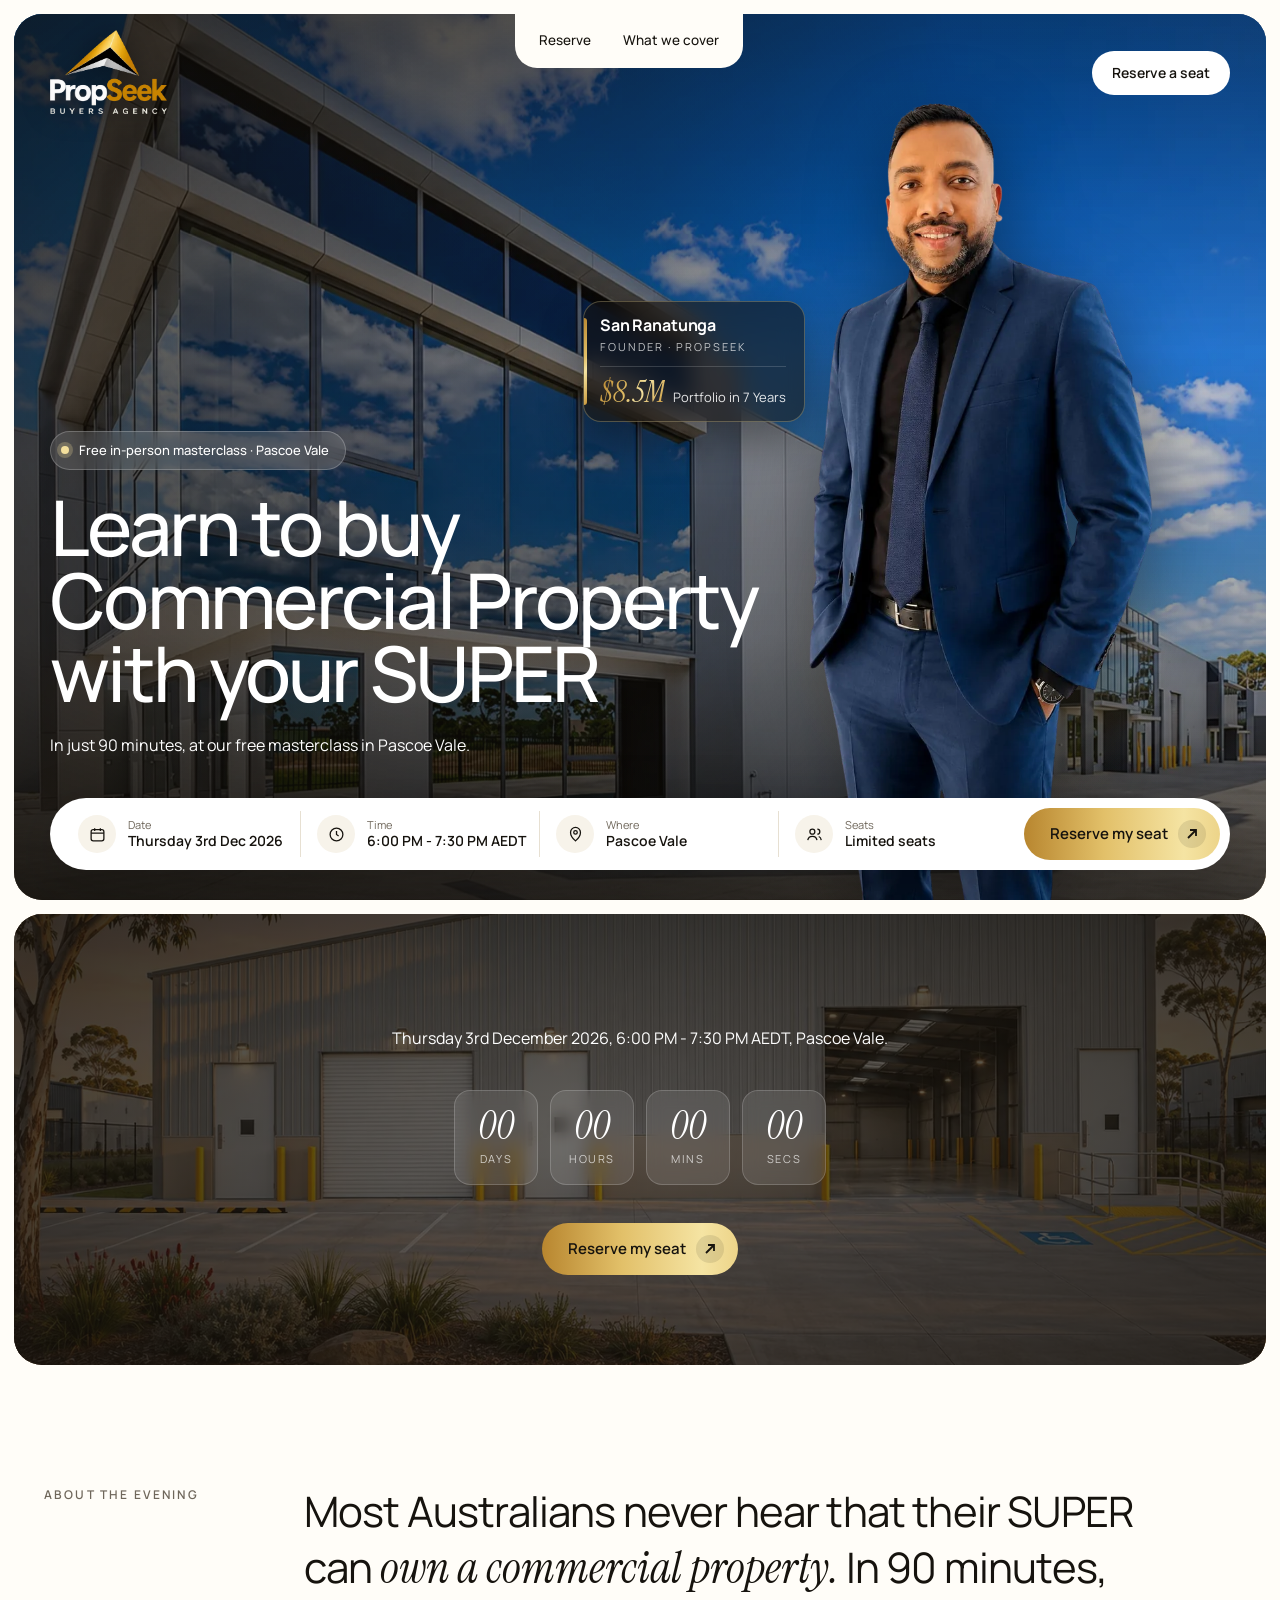
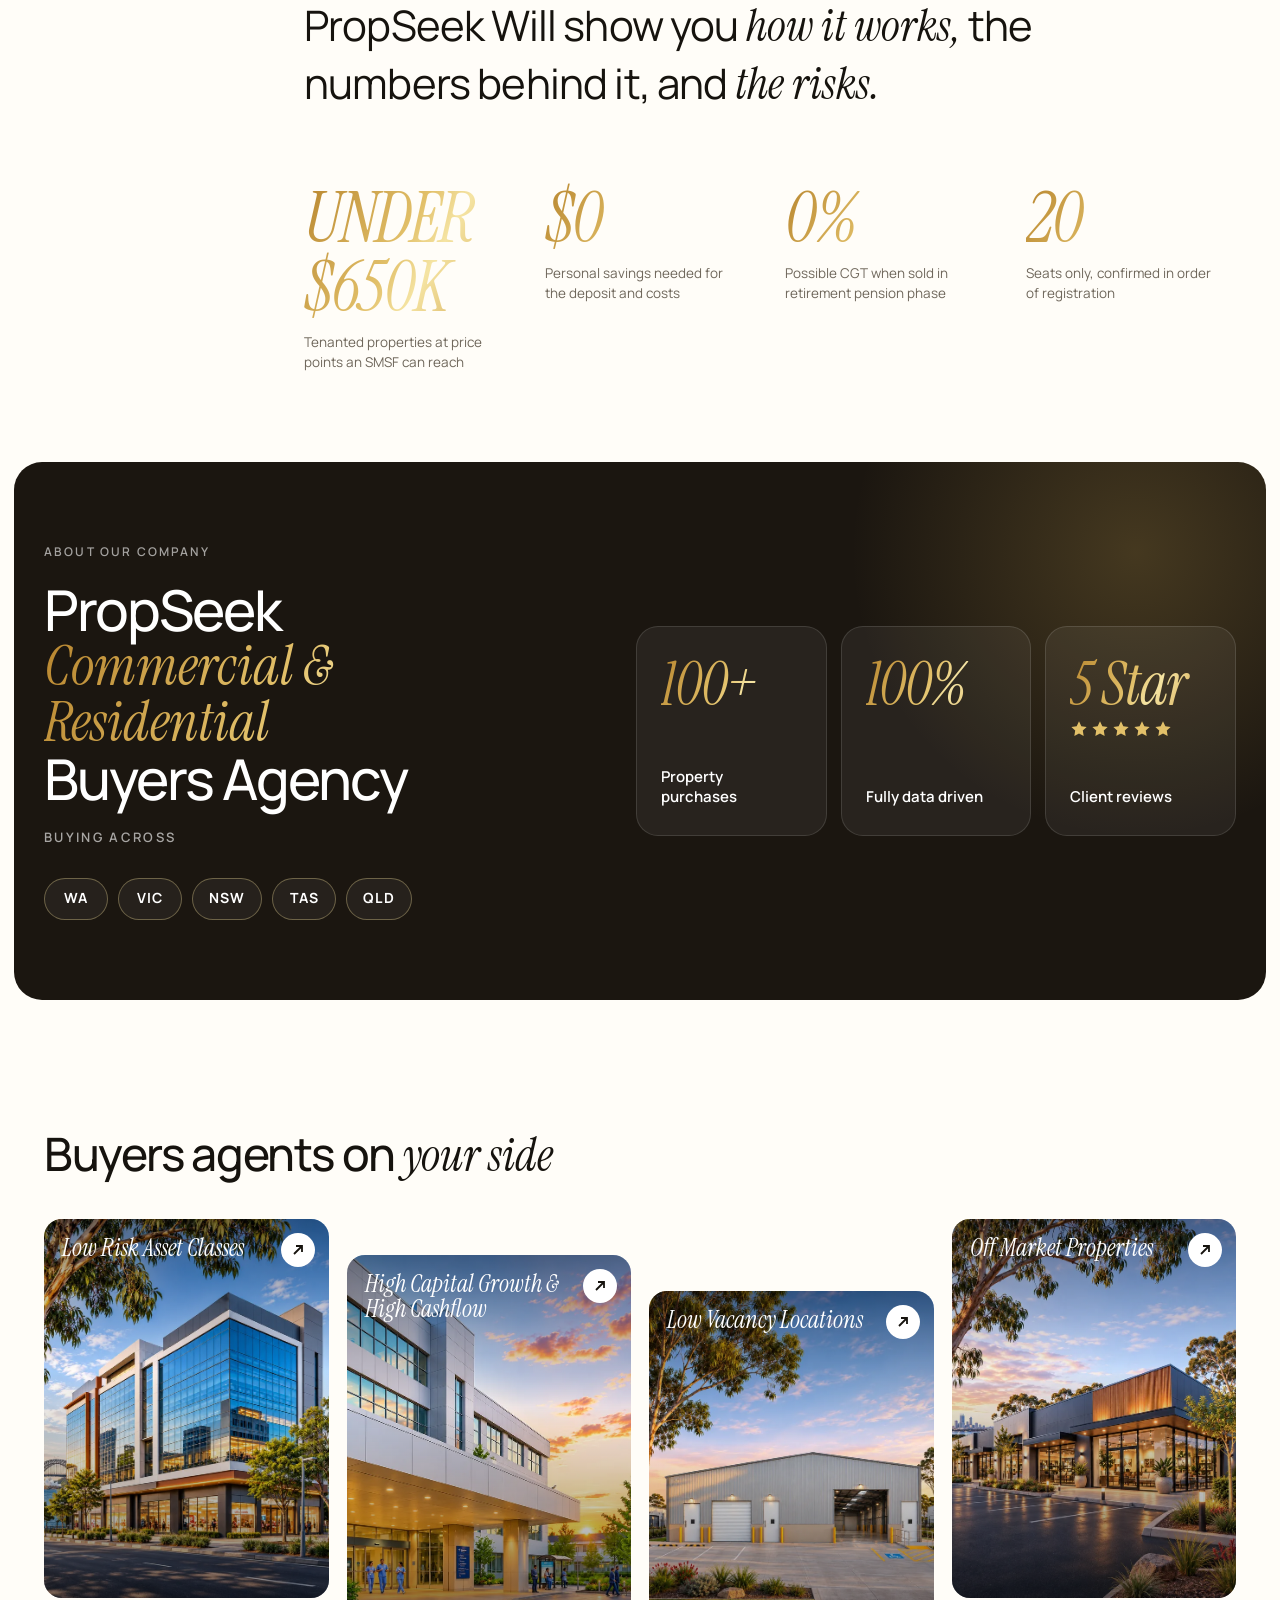
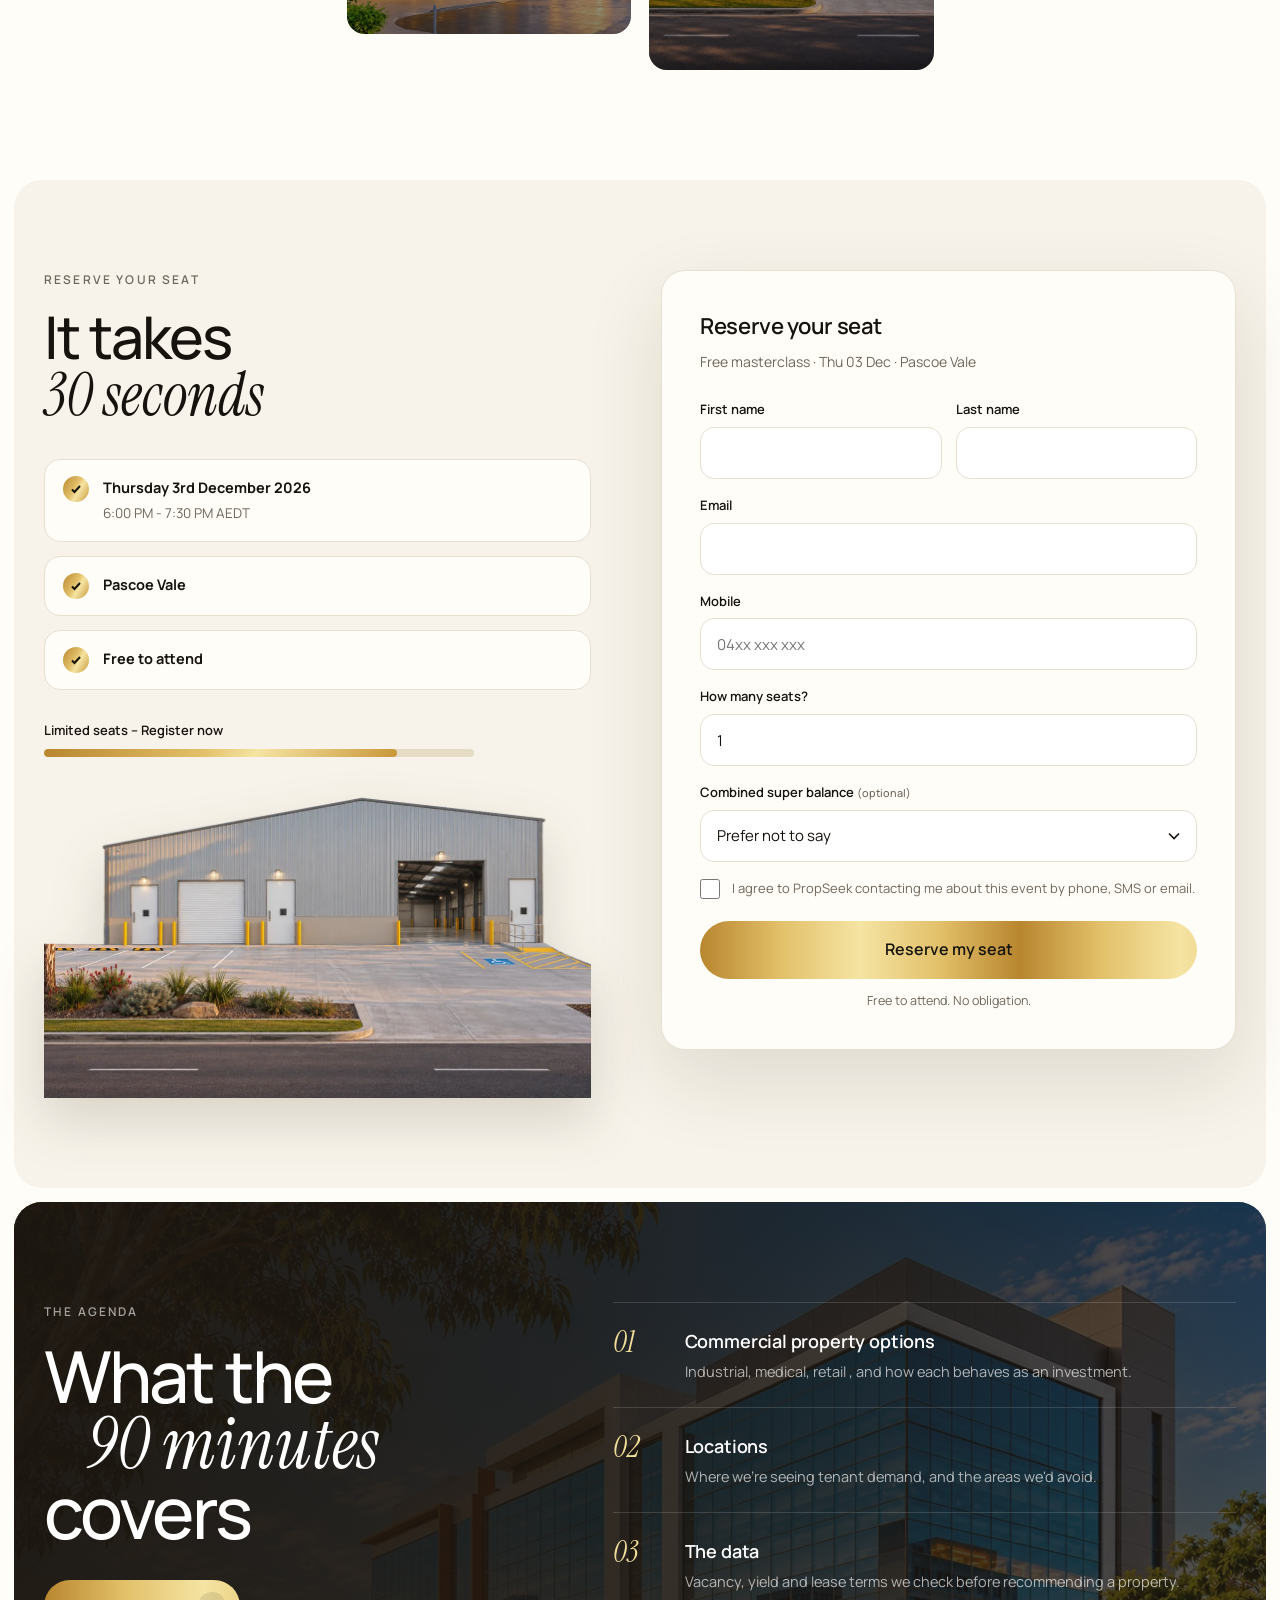
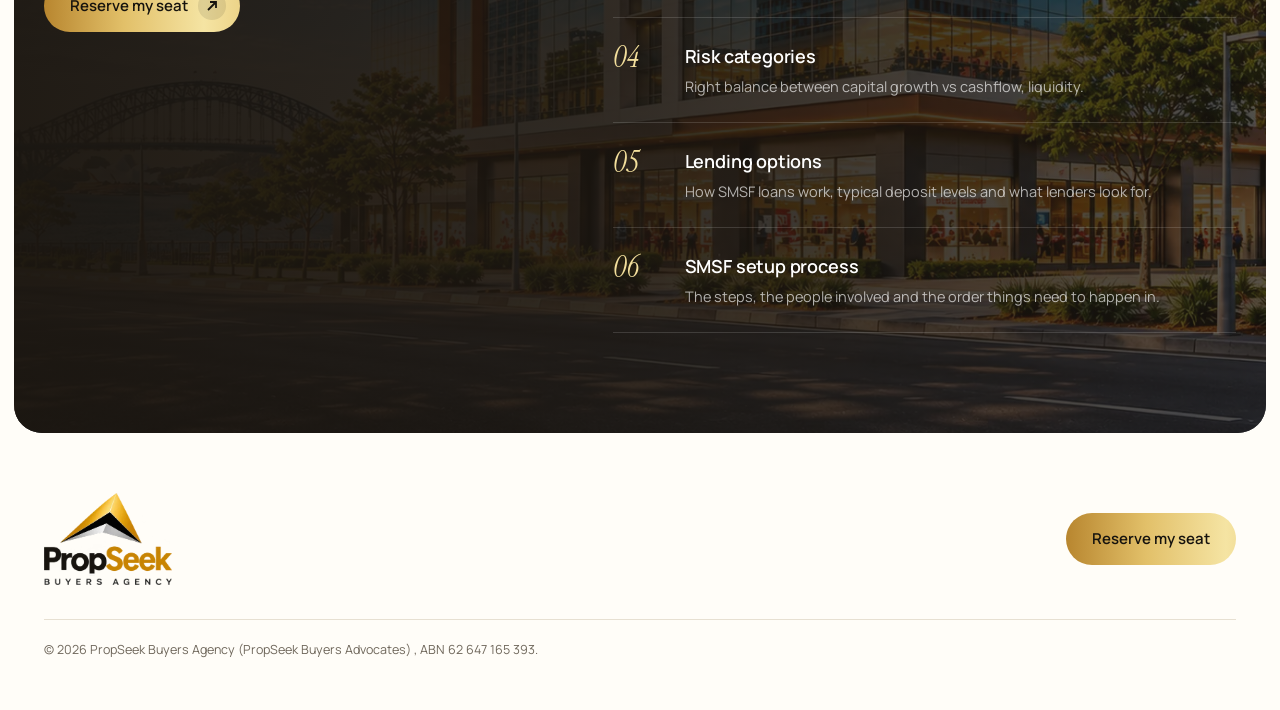
==== index.html @ 14a8725d "Add files via upload" ====
<!DOCTYPE html>
<html lang="en-AU">
<head>
<meta charset="UTF-8">
<meta name="viewport" content="width=device-width, initial-scale=1">
<title>Commercial Property Through Your Super | Free Perth Masterclass | PropSeek</title>
<meta name="description" content="Free in-person masterclass in Osborne Park, Perth. Learn how an SMSF can buy a tenanted commercial property under $650K. Wednesday 25 November 2026, 6:00 PM AWST. Only 20 seats.">
<meta property="og:title" content="Commercial Property Through Your Super | PropSeek Masterclass">
<meta property="og:description" content="Free in-person masterclass, Perth. 25 November 2026. 20 seats only.">
<link rel="icon" type="image/png" href="[data-uri]">
<link rel="preconnect" href="https://fonts.googleapis.com">
<link rel="preconnect" href="https://fonts.gstatic.com" crossorigin>
<link href="https://fonts.googleapis.com/css2?family=Instrument+Serif:ital@0;1&family=Manrope:wght@300;400;500;600;700&display=swap" rel="stylesheet">
<style>
:root{
  --ink:#16130e; --ink-2:#2a241b; --muted:#6f675b; --line:#e7e0d2;
  --cream:#f7f3ea; --paper:#fffdf8; --dark:#1b1610; --dark-2:#241d14;
  --gold-1:#b8862f; --gold-2:#d9b257; --gold-3:#f3df9c;
  --gold:linear-gradient(120deg,#b8862f 0%,#e2c069 45%,#f5e4a3 60%,#c9973a 100%);
  --radius:28px; --radius-sm:18px;
  --sans:'Manrope',system-ui,-apple-system,'Segoe UI',sans-serif;
  --serif:'Instrument Serif',Georgia,serif;
  --wrap:1240px;
}
*{box-sizing:border-box;margin:0;padding:0}
html{scroll-behavior:smooth}
body{font-family:var(--sans);color:var(--ink);background:var(--paper);line-height:1.6;font-size:16px;-webkit-font-smoothing:antialiased;overflow-x:hidden}
img{max-width:100%;display:block}
a{color:inherit;text-decoration:none}
button{font:inherit;cursor:pointer;border:0;background:none;color:inherit}
.wrap{max-width:var(--wrap);margin:0 auto;padding:0 24px}
em,.it{font-family:var(--serif);font-style:italic;font-weight:400;letter-spacing:0}
.eyebrow{font-size:12px;letter-spacing:.18em;text-transform:uppercase;font-weight:600;color:var(--muted)}
.gold-text{background:var(--gold);-webkit-background-clip:text;background-clip:text;color:transparent}

/* buttons */
.btn{display:inline-flex;align-items:center;justify-content:center;gap:10px;height:52px;padding:0 26px;border-radius:999px;font-weight:600;font-size:15px;transition:transform .25s ease,box-shadow .25s ease,background .25s}
.btn-dark{background:var(--ink);color:#fff}
.btn-dark:hover{transform:translateY(-2px);box-shadow:0 10px 30px rgba(22,19,14,.25)}
.btn-gold{background:var(--gold);color:var(--ink);background-size:200% 100%;background-position:0 0}
.btn-gold:hover{background-position:100% 0;transform:translateY(-2px);box-shadow:0 12px 30px rgba(184,134,47,.35)}
.btn-light{background:#fff;color:var(--ink)}
.btn-light:hover{transform:translateY(-2px)}
.btn .arr{width:28px;height:28px;border-radius:50%;display:grid;place-items:center;background:rgba(255,255,255,.18);margin-right:-12px}
.btn-gold .arr,.btn-light .arr{background:rgba(22,19,14,.1)}

/* ---- infinite button loops ---- */
.btn{position:relative;overflow:hidden;isolation:isolate}
.btn>*{position:relative;z-index:1}
.btn::after{content:"";position:absolute;z-index:0;top:-10%;left:-70%;width:45%;height:120%;background:linear-gradient(100deg,transparent 0%,rgba(255,255,255,.55) 50%,transparent 100%);transform:skewX(-22deg);animation:btnShine 3.4s ease-in-out infinite;pointer-events:none}
.btn-dark::after{background:linear-gradient(100deg,transparent 0%,rgba(243,223,156,.35) 50%,transparent 100%)}
@keyframes btnShine{0%{left:-70%}55%,100%{left:135%}}
.btn-gold{background:linear-gradient(90deg,#b8862f,#e2c069,#f5e4a3,#e2c069,#b8862f) 0 0/320px 100% repeat-x;animation:goldFlow 3s linear infinite,goldGlow 2.4s ease-in-out infinite}
.btn-gold:hover{background-position:0 0}
@keyframes goldFlow{to{background-position:320px 0}}
@keyframes goldGlow{0%,100%{box-shadow:0 0 0 0 rgba(217,178,87,.5)}50%{box-shadow:0 0 0 9px rgba(217,178,87,0)}}
.btn .arr svg{animation:arrNudge 1.6s ease-in-out infinite}
@keyframes arrNudge{0%,100%{transform:translate(0,0)}50%{transform:translate(2px,-2px)}}
.btn-dark{animation:darkGlow 2.6s ease-in-out infinite}
@keyframes darkGlow{0%,100%{box-shadow:0 0 0 0 rgba(22,19,14,.35)}50%{box-shadow:0 0 0 8px rgba(22,19,14,0)}}
.btn:disabled::after{animation:none}

/* image fallback holder */
.ph{position:relative;overflow:hidden;background:linear-gradient(140deg,#2a2218,#4a3a22 55%,#8a6a33)}
.ph img{width:100%;height:100%;object-fit:cover}

/* ================= HERO ================= */
.hero{padding:14px 14px 0}
.hero-card{position:relative;border-radius:var(--radius);min-height:min(92vh,860px);display:flex;flex-direction:column;overflow:hidden;color:#fff}
.hero-card .ph{position:absolute;inset:0}
.hero-card .ph img{object-position:center 55%;transform:scale(1.08);animation:heroZoom 2.4s cubic-bezier(.2,.7,.2,1) forwards}
@keyframes heroZoom{to{transform:scale(1)}}
.hero-card::after{content:"";position:absolute;inset:0;background:linear-gradient(90deg,rgba(15,12,8,.7) 0%,rgba(15,12,8,.4) 50%,rgba(15,12,8,.1) 75%),linear-gradient(180deg,rgba(15,12,8,.5) 0%,rgba(15,12,8,.1) 38%,rgba(15,12,8,.3) 70%,rgba(15,12,8,.8) 100%)}
.hero-inner{position:relative;z-index:2;display:flex;flex-direction:column;flex:1;padding:0 36px 30px}

.nav{display:flex;align-items:center;justify-content:space-between;padding-top:0}
.nav-logo{display:flex;align-items:center;padding-top:16px}
.nav-logo img{width:auto;height:84px;filter:drop-shadow(0 4px 14px rgba(0,0,0,.45))}
.nav-logo span{font-weight:700;letter-spacing:.02em;line-height:1.1;font-size:15px}
.nav-logo small{display:block;font-weight:500;font-size:10px;letter-spacing:.22em;opacity:.8}
.nav-links{display:flex;gap:4px;background:var(--paper);color:var(--ink);padding:8px 10px;border-radius:0 0 22px 22px;font-size:13.5px;font-weight:500;align-self:flex-start}
.nav-links a{padding:8px 14px;border-radius:999px;transition:background .2s}
.nav-links a:hover{background:var(--cream)}
.nav-cta{margin-top:18px;height:44px;padding:0 20px;font-size:14px}

.hero-copy{margin-top:auto;padding-top:80px;max-width:760px}
.hero-tag{display:inline-flex;align-items:center;gap:10px;padding:8px 16px 8px 10px;border-radius:999px;background:rgba(255,255,255,.12);backdrop-filter:blur(10px);-webkit-backdrop-filter:blur(10px);border:1px solid rgba(255,255,255,.22);font-size:13px;font-weight:500;margin-bottom:24px}
.hero-tag i{width:8px;height:8px;border-radius:50%;background:var(--gold-3);box-shadow:0 0 0 4px rgba(243,223,156,.25);animation:pulse 1.8s infinite}
@keyframes pulse{50%{box-shadow:0 0 0 8px rgba(243,223,156,0)}}
.hero h1{font-weight:500;font-size:clamp(44px,7.4vw,104px);line-height:.95;letter-spacing:-.035em}
.hero h1 em{display:block;padding-left:.9em;font-size:1.06em;letter-spacing:-.01em}
.hero-sub{margin-top:24px;max-width:470px;font-size:16px;opacity:.88;line-height:1.65}

/* presenter cut-out */
.hero-person{position:absolute;z-index:1;right:9%;bottom:0;height:90%;max-width:31vw;pointer-events:none;display:flex;align-items:flex-end}
.hero-person::before{content:"";position:absolute;left:50%;bottom:8%;width:120%;aspect-ratio:1;transform:translateX(-50%);border-radius:50%;background:radial-gradient(circle,rgba(243,223,156,.28) 0%,rgba(217,178,87,.1) 40%,rgba(217,178,87,0) 68%);z-index:-1}
.presenter{position:absolute;z-index:2;left:auto;right:calc(100% + 4px);bottom:26%;white-space:nowrap;padding:14px 18px 14px 16px;border-radius:18px;background:rgba(20,16,10,.55);backdrop-filter:blur(12px);-webkit-backdrop-filter:blur(12px);border:1px solid rgba(243,223,156,.28);box-shadow:0 18px 40px rgba(0,0,0,.35);color:#fff;min-width:210px;opacity:0;transform:translateY(20px);animation:heroIn 1.1s .9s cubic-bezier(.2,.7,.2,1) forwards}
.presenter::before{content:"";position:absolute;left:0;top:16px;bottom:16px;width:3px;border-radius:0 3px 3px 0;background:var(--gold)}
.presenter b{display:block;font-size:16px;font-weight:700;letter-spacing:-.01em;line-height:1.2}
.presenter small{display:block;font-size:11px;letter-spacing:.18em;text-transform:uppercase;opacity:.72;margin-top:3px}
.presenter .pv{display:flex;align-items:baseline;gap:8px;margin-top:10px;padding-top:10px;border-top:1px solid rgba(255,255,255,.16)}
.presenter .pv strong{font-family:var(--serif);font-style:italic;font-weight:400;font-size:30px;line-height:1}
.presenter .pv span{font-size:13px;line-height:1.25;opacity:.88;white-space:nowrap}
.presenter-m{display:none}
.hero-person img{height:100%;width:auto;max-width:100%;object-fit:contain;object-position:bottom center;filter:drop-shadow(0 20px 40px rgba(0,0,0,.45));opacity:0;transform:translateY(30px);animation:heroIn 1.2s .35s cubic-bezier(.2,.7,.2,1) forwards}

/* smaller laptops: lift the presenter card above the heading line so they never overlap */
@media (min-width:1081px) and (max-width:1499px){.presenter{bottom:60%}}
/* desktop: hero fills exactly one screen */
@media (min-width:1081px){
  .hero-card{min-height:0;height:calc(100vh - 14px);height:calc(100svh - 14px);min-height:600px}
  .hero-copy{padding-top:24px;max-width:min(1000px,60vw)}
  .hero-tag{margin-bottom:clamp(12px,2.4vh,24px)}
  .hero h1{font-size:clamp(44px,min(6vw,10.5vh),104px)}
  .hero-sub{margin-top:clamp(12px,2.4vh,24px)}
  .event-bar{margin-top:clamp(18px,4vh,40px)}
}

/* event bar (search-bar style) */
.event-bar{margin-top:40px;background:#fff;color:var(--ink);border-radius:999px;padding:10px 10px 10px 18px;display:grid;grid-template-columns:repeat(4,1fr) auto;align-items:center;gap:6px;box-shadow:0 20px 60px rgba(0,0,0,.25)}
.eb-item{display:flex;align-items:center;gap:12px;padding:4px 10px;border-right:1px solid var(--line)}
.eb-item:nth-child(4){border-right:0}
.eb-ico{width:38px;height:38px;flex:none;border-radius:50%;background:var(--cream);display:grid;place-items:center}
.eb-ico svg{width:17px;height:17px}
.eb-item small{display:block;font-size:11px;color:var(--muted);line-height:1.2}
.eb-item b{display:block;font-size:14px;font-weight:600;line-height:1.3}

/* ================= ABOUT / STATS ================= */
section{position:relative}
.about{padding:120px 0 90px}
.about-grid{display:grid;grid-template-columns:220px 1fr;gap:40px}
.about h2{font-weight:400;font-size:clamp(26px,3.3vw,42px);line-height:1.28;letter-spacing:-.02em;max-width:900px}
.about h2 em{font-size:1.08em}
.stats{display:grid;grid-template-columns:repeat(4,1fr);gap:30px;margin-top:70px}
.stat b{display:block;font-family:var(--serif);font-style:italic;font-weight:400;font-size:clamp(48px,5.4vw,72px);line-height:1;letter-spacing:-.02em}
.stat span{display:block;margin-top:12px;font-size:13.5px;color:var(--muted);max-width:200px;line-height:1.45}

/* ================= COMPANY ================= */
.company{padding:0 14px 110px}
.co-card{position:relative;border-radius:var(--radius);background:var(--dark);color:#fff;overflow:hidden;padding:80px 0}
.co-card::before{content:"";position:absolute;right:-180px;top:-220px;width:620px;height:620px;border-radius:50%;background:radial-gradient(circle,rgba(217,178,87,.22),rgba(217,178,87,0) 65%);pointer-events:none}
.co-grid{position:relative;display:grid;grid-template-columns:1fr 1.15fr;gap:70px;align-items:center}
.co-copy h2{font-weight:500;font-size:clamp(34px,4.4vw,60px);line-height:1;letter-spacing:-.035em}
.co-copy h2 em{display:block}
.co-copy p{margin-top:20px;font-size:13px;letter-spacing:.18em;text-transform:uppercase;font-weight:600;color:rgba(255,255,255,.62)}
.states{display:flex;flex-wrap:wrap;gap:10px;margin-top:30px}
.states span{display:inline-flex;align-items:center;justify-content:center;min-width:64px;height:42px;padding:0 16px;border-radius:999px;border:1px solid rgba(243,223,156,.35);background:rgba(255,255,255,.05);font-weight:700;font-size:14px;letter-spacing:.08em}
.co-stats{display:grid;grid-template-columns:repeat(3,1fr);gap:14px}
.co-stat{border-radius:22px;padding:28px 24px;background:rgba(255,255,255,.06);border:1px solid rgba(255,255,255,.12);display:flex;flex-direction:column;min-height:210px;transition:transform .4s,border-color .4s}
.co-stat:hover{transform:translateY(-6px);border-color:rgba(243,223,156,.45)}
.co-stat b{font-family:var(--serif);font-style:italic;font-weight:400;font-size:clamp(46px,4.6vw,64px);line-height:1;letter-spacing:-.02em}
.co-stat b{white-space:nowrap}
.co-stat .stars{display:flex;gap:3px;margin-top:6px}
.co-stat .stars svg{width:18px;height:18px}
.co-stat span{margin-top:auto;padding-top:22px;font-size:15px;font-weight:600;line-height:1.35}

/* ================= PROPERTY CARDS ================= */
.cards-sec{padding:20px 0 110px}
.cards-head{display:flex;justify-content:space-between;align-items:flex-end;gap:30px;margin-bottom:40px}
.cards-head h3{font-weight:500;font-size:clamp(30px,3.6vw,48px);line-height:1.05;letter-spacing:-.03em}
.cards-head p{max-width:380px;color:var(--muted);font-size:15px}
.cards{display:grid;grid-template-columns:repeat(4,1fr);gap:18px;align-items:start}
.pcard{border-radius:var(--radius-sm);aspect-ratio:3/4;position:relative;color:#fff;transition:transform .5s cubic-bezier(.2,.7,.2,1)}
.pcard:nth-child(2){margin-top:36px}.pcard:nth-child(3){margin-top:72px}.pcard:nth-child(4){margin-top:0}
.pcard:hover{transform:translateY(-8px)}
.pcard .ph{position:absolute;inset:0;border-radius:inherit}
.pcard .ph img{transition:transform .8s ease}
.pcard:hover .ph img{transform:scale(1.06)}
.pcard::after{content:"";position:absolute;inset:0;border-radius:inherit;background:linear-gradient(180deg,rgba(0,0,0,.45),rgba(0,0,0,0) 40%,rgba(0,0,0,.5))}
.pcard-t{position:absolute;z-index:2;left:18px;top:16px;right:60px;font-family:var(--serif);font-style:italic;font-size:24px;line-height:1.05}
.pcard-a{position:absolute;z-index:2;right:14px;top:14px;width:34px;height:34px;border-radius:50%;background:#fff;color:var(--ink);display:grid;place-items:center}
.pcard-d{position:absolute;z-index:2;left:18px;right:18px;bottom:16px;font-size:13px;line-height:1.45;opacity:.92}

/* ================= REGISTER ================= */
.register{padding:0 14px}
.reg-card{background:var(--cream);border-radius:var(--radius);padding:90px 0}
.reg-grid{display:grid;grid-template-columns:1fr 1.05fr;gap:70px;align-items:start}
.reg-copy h2{font-weight:500;font-size:clamp(36px,4.6vw,62px);line-height:1;letter-spacing:-.035em}
.reg-copy h2 em{display:block}
.reg-copy p{margin-top:22px;color:var(--muted);max-width:430px}
.reg-list{margin-top:34px;display:grid;gap:14px}
.reg-list li{list-style:none;display:flex;gap:14px;align-items:flex-start;padding:16px 18px;background:var(--paper);border-radius:16px;border:1px solid var(--line)}
.reg-list li b{display:block;font-size:14.5px}
.reg-list li span{font-size:13.5px;color:var(--muted)}
.chk{width:26px;height:26px;flex:none;border-radius:50%;background:var(--gold);display:grid;place-items:center}
.seats-meter{margin-top:30px;max-width:430px}
.seats-meter .row{display:flex;justify-content:space-between;gap:12px;font-size:13px;font-weight:600;margin-bottom:8px}
.seats-meter .row .gold-text{font-weight:700;white-space:nowrap;background:linear-gradient(120deg,#9a6c1f,#c9973a);-webkit-background-clip:text;background-clip:text}
.seats-meter .bar{height:8px;border-radius:99px;background:#e6dcc6;overflow:hidden}
.seats-meter .bar i{display:block;height:100%;width:0;background:var(--gold);border-radius:inherit;transition:width 1.6s cubic-bezier(.2,.7,.2,1)}

.reg-house{margin-top:40px;width:100%;max-width:560px;height:auto;filter:drop-shadow(0 22px 26px rgba(60,45,20,.16))}
.form{background:var(--paper);border-radius:24px;padding:38px;box-shadow:0 30px 80px rgba(60,45,20,.12);border:1px solid var(--line)}
.form h3{font-weight:600;font-size:22px;letter-spacing:-.02em}
.form .lead{color:var(--muted);font-size:14px;margin:6px 0 26px}
.fg{display:grid;grid-template-columns:1fr 1fr;gap:14px}
.field{display:flex;flex-direction:column;gap:7px;margin-bottom:16px}
.field label,.field .lbl{font-size:13px;font-weight:600}
.field label small{font-weight:500;color:var(--muted)}
.field input,.field select{height:52px;border:1px solid var(--line);border-radius:14px;padding:0 16px;font:inherit;font-size:15px;background:#fff;color:var(--ink);transition:border .2s,box-shadow .2s;width:100%;-webkit-appearance:none;appearance:none}
.field select{background:#fff url("data:image/svg+xml,%3Csvg xmlns='http://www.w3.org/2000/svg' width='12' height='8' fill='none' stroke='%2316130e' stroke-width='1.6'%3E%3Cpath d='M1 1.5l5 5 5-5'/%3E%3C/svg%3E") no-repeat right 16px center}
.field input:focus,.field select:focus{outline:0;border-color:var(--gold-1);box-shadow:0 0 0 4px rgba(217,178,87,.2)}
.field.err input,.field.err select{border-color:#c0412e}
.field .msg{display:none;font-size:12px;color:#c0412e}
.field.err .msg{display:block}
.seg{display:grid;grid-template-columns:1fr 1fr;gap:10px}
.seg{position:relative}
.field .seg input{position:absolute;left:0;top:0;width:1px;height:1px;opacity:0;pointer-events:none}
.seg label{height:52px;border:1px solid var(--line);border-radius:14px;display:flex;align-items:center;justify-content:center;gap:8px;font-weight:500;font-size:14.5px;cursor:pointer;background:#fff;transition:all .2s}
.seg input:checked+label{border-color:var(--ink);background:var(--ink);color:#fff}
.seg input:focus-visible+label{box-shadow:0 0 0 4px rgba(217,178,87,.35)}
.consent{display:flex;gap:12px;align-items:flex-start;font-size:13px;color:var(--muted);margin:6px 0 22px;cursor:pointer}
.consent input{width:20px;height:20px;flex:none;margin-top:1px;accent-color:var(--ink)}
.consent.err{color:#c0412e}
.form .btn{width:100%;height:58px;font-size:16px}
.form .note{text-align:center;font-size:12.5px;color:var(--muted);margin-top:12px}
.form-status{display:none;margin-top:14px;padding:12px 14px;border-radius:12px;font-size:13.5px;background:#fbeae6;color:#8f2f20}
.form-status.show{display:block}
.btn .spin{width:18px;height:18px;border:2px solid rgba(22,19,14,.25);border-top-color:var(--ink);border-radius:50%;animation:spin .8s linear infinite;display:none}
.btn.loading .spin{display:block}.btn.loading .txt{opacity:.7}
@keyframes spin{to{transform:rotate(360deg)}}
.success{display:none;text-align:center;padding:30px 6px}
.success .tick{width:74px;height:74px;margin:0 auto 22px;border-radius:50%;background:var(--gold);display:grid;place-items:center;animation:pop .6s cubic-bezier(.2,1.4,.4,1)}
@keyframes pop{from{transform:scale(.3);opacity:0}}
.success h3{font-size:28px}
.success h3 em{font-size:1.1em}
.success p{color:var(--muted);margin-top:10px;font-size:15px}
.form.done form{display:none}.form.done .success{display:block}
.hp{position:absolute;left:-9999px;width:1px;height:1px;overflow:hidden}

/* ================= IDEAS ================= */
.ideas{padding:120px 0 100px}
.ideas-head{display:grid;grid-template-columns:1fr 1fr;gap:60px;align-items:end;margin-bottom:56px}
.ideas-head h2{font-weight:500;font-size:clamp(34px,4.4vw,60px);line-height:1;letter-spacing:-.035em}
.ideas-head p{color:var(--muted);max-width:460px;justify-self:end}
.idea-grid{display:grid;grid-template-columns:repeat(6,1fr);gap:18px}
.idea{grid-column:span 2;border:1px solid var(--line);border-radius:22px;padding:30px;background:#fff;display:flex;flex-direction:column;min-height:300px;transition:transform .4s,box-shadow .4s,border-color .4s}
.idea:hover{transform:translateY(-6px);box-shadow:0 24px 60px rgba(60,45,20,.1);border-color:#e0cf9e}
.idea:nth-child(4),.idea:nth-child(5){grid-column:span 3}
.idea .num{font-family:var(--serif);font-style:italic;font-size:64px;line-height:1;letter-spacing:-.02em}
.idea .k{margin-top:auto;padding-top:30px}
.idea h4{font-size:18px;font-weight:600;letter-spacing:-.01em;margin-bottom:8px}
.idea p{color:var(--muted);font-size:14.5px}
.idea.featured{background:var(--dark);color:#fff;border-color:var(--dark)}
.idea.featured p{color:rgba(255,255,255,.7)}

/* ================= CURRICULUM (dark) ================= */
.curr{padding:14px 14px 0}
.curr-card{position:relative;border-radius:var(--radius);overflow:hidden;color:#fff;background:var(--dark)}
.curr-card>.ph{position:absolute;inset:0;opacity:.6}
.curr-card>.ph img{object-position:30% center}
.curr-card::before{content:"";position:absolute;inset:0;background:linear-gradient(90deg,rgba(27,22,16,.96) 0%,rgba(27,22,16,.85) 45%,rgba(27,22,16,.55) 100%);z-index:1}
.curr-inner{position:relative;z-index:2;padding:100px 0}
.curr-grid{display:grid;grid-template-columns:1fr 1.25fr;gap:70px}
.curr h2{font-weight:500;font-size:clamp(40px,5.6vw,80px);line-height:.95;letter-spacing:-.04em}
.curr h2 em{display:block;padding-left:.6em}
.curr .intro{margin-top:26px;color:rgba(255,255,255,.72);max-width:400px;font-size:15px}
.curr .btn{margin-top:34px}
.mod{display:grid;grid-template-columns:54px 1fr;gap:18px;padding:24px 0;border-top:1px solid rgba(255,255,255,.14)}
.mod:last-child{border-bottom:1px solid rgba(255,255,255,.14)}
.mod .n{font-family:var(--serif);font-style:italic;font-size:30px;line-height:1;color:var(--gold-3)}
.mod h4{font-size:18px;font-weight:600;letter-spacing:-.01em}
.mod p{color:rgba(255,255,255,.66);font-size:14.5px;margin-top:4px}

/* ================= QUOTE ================= */
.quote{padding:130px 0 110px;text-align:center}
.quote img.qlogo{width:92px;height:92px;margin:0 auto 34px}
.quote blockquote{font-weight:400;font-size:clamp(24px,3.2vw,40px);line-height:1.3;letter-spacing:-.02em;max-width:980px;margin:0 auto}
.quote blockquote em{font-size:1.1em}
.quote cite{display:flex;align-items:center;justify-content:center;gap:14px;margin-top:36px;font-style:normal}
.quote .av{width:50px;height:50px;border-radius:50%;background:var(--gold);display:grid;place-items:center;font-weight:700;font-size:15px}
.quote cite b{display:block;text-align:left;font-size:15px}
.quote cite span{display:block;text-align:left;font-size:13px;color:var(--muted)}

/* ================= FIT ================= */
.fit{padding:0 0 110px}
.fit h2{font-weight:500;font-size:clamp(34px,4.4vw,60px);line-height:1;letter-spacing:-.035em;margin-bottom:50px}
.fit-grid{display:grid;grid-template-columns:1fr 1fr;gap:18px}
.fit-col{border-radius:24px;padding:40px}
.fit-col.yes{background:var(--cream)}
.fit-col.no{border:1px solid var(--line)}
.fit-col h4{font-family:var(--serif);font-style:italic;font-weight:400;font-size:30px;margin-bottom:22px}
.fit-col ul{list-style:none;display:grid;gap:14px}
.fit-col li{display:flex;gap:14px;align-items:flex-start;font-size:15.5px}
.fit-col li .ic{width:26px;height:26px;flex:none;border-radius:50%;display:grid;place-items:center;margin-top:-1px}
.fit-col.yes .ic{background:var(--ink);color:#fff}
.fit-col.no .ic{background:var(--cream);color:var(--muted)}

/* ================= FAQ ================= */
.faq{padding:0 0 120px}
.faq-grid{display:grid;grid-template-columns:1fr 1.6fr;gap:70px}
.faq h2{font-weight:500;font-size:clamp(34px,4.4vw,60px);line-height:1;letter-spacing:-.035em}
.faq-side p{color:var(--muted);margin-top:20px;max-width:320px}
.qa{border-top:1px solid var(--line)}
.qa:last-child{border-bottom:1px solid var(--line)}
.qa button{width:100%;display:flex;justify-content:space-between;align-items:center;gap:20px;padding:24px 0;text-align:left;font-size:17px;font-weight:600;letter-spacing:-.01em}
.qa .pm{width:36px;height:36px;flex:none;border-radius:50%;border:1px solid var(--line);display:grid;place-items:center;transition:transform .35s,background .35s}
.qa.open .pm{transform:rotate(45deg);background:var(--ink);color:#fff;border-color:var(--ink)}
.qa .ans{display:grid;grid-template-rows:0fr;transition:grid-template-rows .4s ease}
.qa.open .ans{grid-template-rows:1fr}
.qa .ans>div{overflow:hidden}
.qa .ans p{padding:0 50px 24px 0;color:var(--muted);font-size:15px}

/* ================= FINAL CTA ================= */
.final{padding:14px 14px 0}
.final-card{position:relative;border-radius:var(--radius);overflow:hidden;color:#fff;text-align:center;padding:90px 24px}
.final-card .ph img{object-position:center 62%}
.final-card .ph{position:absolute;inset:0}
.final-card::after{content:"";position:absolute;inset:0;background:radial-gradient(ellipse at center,rgba(20,16,10,.58),rgba(20,16,10,.86))}
.final-inner{position:relative;z-index:2}
.final h2{font-weight:500;font-size:clamp(44px,7vw,100px);line-height:.95;letter-spacing:-.04em}
.final h2 em{display:block;padding-bottom:.12em}
.final p{margin-top:22px;margin-bottom:36px;opacity:.85;font-size:16px}
.countdown{display:flex;justify-content:center;gap:12px;margin:38px 0}
.countdown div{min-width:84px;padding:14px 10px;border-radius:16px;background:rgba(255,255,255,.1);border:1px solid rgba(255,255,255,.18);backdrop-filter:blur(8px);-webkit-backdrop-filter:blur(8px)}
.countdown b{display:block;font-family:var(--serif);font-style:italic;font-weight:400;font-size:40px;line-height:1}
.countdown span{font-size:11px;letter-spacing:.14em;text-transform:uppercase;opacity:.7}

/* ================= FOOTER ================= */
footer{padding:60px 0 50px}
.foot-top{display:flex;justify-content:space-between;align-items:center;gap:30px;padding-bottom:34px;border-bottom:1px solid var(--line)}
.foot-brand{display:flex;align-items:center;gap:14px}
.foot-brand img{width:auto;height:92px}
.foot-brand b{display:block;font-size:16px}
.foot-brand span{font-size:12px;letter-spacing:.18em;color:var(--muted)}
.disc{margin-top:30px;font-size:12.5px;color:var(--muted);line-height:1.7;max-width:1000px}
.copy{margin-top:20px;font-size:12.5px;color:var(--muted)}

/* sticky mobile CTA */
.mcta{display:none}

/* reveal */
.rv{opacity:0;transform:translateY(34px);transition:opacity .9s cubic-bezier(.2,.7,.2,1),transform .9s cubic-bezier(.2,.7,.2,1)}
.rv.in{opacity:1;transform:none}
.rv.d1{transition-delay:.08s}.rv.d2{transition-delay:.16s}.rv.d3{transition-delay:.24s}.rv.d4{transition-delay:.32s}
.hero .rv{animation:heroIn 1.1s cubic-bezier(.2,.7,.2,1) forwards}
.hero .rv.d1{animation-delay:.15s}.hero .rv.d2{animation-delay:.3s}.hero .rv.d3{animation-delay:.45s}
@keyframes heroIn{to{opacity:1;transform:none}}
@media (prefers-reduced-motion:reduce){.rv,.hero .rv{animation:none!important;opacity:1;transform:none}.hero-card .ph img{animation:none;transform:none}}

/* ================= RESPONSIVE ================= */
@media (max-width:1080px){
  .co-grid{grid-template-columns:1fr;gap:44px}
  .nav-links{display:none}
  .event-bar{grid-template-columns:1fr 1fr;border-radius:24px;padding:14px}
  .eb-item{border-right:0;padding:8px}
  .event-bar .btn{grid-column:1/-1}
  .about-grid{grid-template-columns:1fr;gap:20px}
  .stats{grid-template-columns:repeat(2,1fr);gap:40px 24px}
  .reg-grid,.curr-grid,.faq-grid{grid-template-columns:1fr;gap:44px}
  .ideas-head{grid-template-columns:1fr;gap:20px}.ideas-head p{justify-self:start}
  .idea-grid{grid-template-columns:1fr 1fr}
  .idea,.idea:nth-child(4),.idea:nth-child(5){grid-column:span 1}
  .idea:nth-child(5){grid-column:1/-1}
}
@media (max-width:374px){.pm-v strong{font-size:22px}.presenter-m img{right:-34px}}
@media (max-width:760px){
  .company{padding:0 10px 80px}.co-card{padding:60px 0}
  .co-stats{grid-template-columns:1fr}.co-stat{min-height:0;flex-direction:row;align-items:center;justify-content:space-between;gap:16px;padding:22px}
  .co-stat span{margin-top:0;padding-top:0;text-align:right;max-width:150px}
  .states{gap:8px}.states span{min-width:0;padding:0 13px;height:38px;font-size:13px}
  .co-stat .stars{display:none}
  .wrap{padding:0 18px}
  .hero{padding:10px 10px 0}.register,.curr,.final{padding-left:10px;padding-right:10px}
  .hero-card{min-height:auto}
  .hero-person{display:none}
  .presenter-m{display:block;position:relative;margin-top:110px;min-height:200px;padding:22px 20px;border-radius:22px;background:linear-gradient(135deg,rgba(20,16,10,.78),rgba(20,16,10,.5));backdrop-filter:blur(10px);-webkit-backdrop-filter:blur(10px);border:1px solid rgba(243,223,156,.3);box-shadow:0 18px 40px rgba(0,0,0,.3);clip-path:inset(-400px 0 0 0 round 0 0 22px 22px)}
  .presenter-m::after{content:"";position:absolute;right:6%;bottom:0;width:58%;height:85%;border-radius:50% 50% 0 0;background:radial-gradient(ellipse at 50% 70%,rgba(243,223,156,.32),rgba(217,178,87,0) 70%);pointer-events:none}
  .presenter-m img{position:absolute;z-index:1;right:-26px;bottom:-150px;height:calc(100% + 240px);width:auto;max-width:none;filter:drop-shadow(0 10px 18px rgba(0,0,0,.4))}
  .pm-txt{position:relative;z-index:2;max-width:50%;display:flex;flex-direction:column;height:100%}
  .presenter-m b{display:block;font-size:18px;line-height:1.15;letter-spacing:-.01em}
  .presenter-m small{display:block;margin-top:5px;font-size:10px;letter-spacing:.12em;text-transform:uppercase;opacity:.75}
  .pm-v{margin-top:18px;padding-top:14px;border-top:1px solid rgba(255,255,255,.16)}
  .pm-v strong{display:block;font-family:var(--serif);font-style:italic;font-weight:400;font-size:26px;line-height:1.05;white-space:nowrap}
  .pm-v span{display:block;margin-top:6px;font-size:13px;opacity:.9}
  .hero-inner{padding:0 18px 18px}
  .nav-logo img{height:62px}
  .nav-logo span{font-size:13px}
  .nav-cta{display:none}
  .hero-copy{padding-top:110px}
  .hero h1 em{padding-left:.5em}
  .hero-sub{font-size:15px}
  .event-bar{margin-top:30px;gap:2px}
  .eb-ico{width:34px;height:34px}
  .eb-item b{font-size:13px}
  .about{padding:80px 0 60px}
  .stats{margin-top:46px}
  .cards-head{flex-direction:column;align-items:flex-start;gap:14px}
  .cards{display:flex;overflow-x:auto;scroll-snap-type:x mandatory;gap:14px;margin:0 -18px;padding:0 18px 10px;scrollbar-width:none}
  .cards::-webkit-scrollbar{display:none}
  .pcard{flex:0 0 72%;scroll-snap-align:start;margin-top:0!important}
  .cards-sec{padding-bottom:80px}
  .reg-card{padding:60px 0}
  .form{padding:26px 20px;border-radius:20px}
  .fg{grid-template-columns:1fr;gap:0}
  .ideas{padding:80px 0 70px}
  .idea-grid{grid-template-columns:1fr}
  .idea,.idea:nth-child(5){grid-column:auto;min-height:0}
  .idea .num{font-size:54px}
  .curr-inner{padding:70px 0}
  .quote{padding:90px 0 80px}
  .fit-grid{grid-template-columns:1fr}
  .fit-col{padding:28px 22px}
  .fit,.faq{padding-bottom:80px}
  .qa button{font-size:16px;padding:20px 0}
  .qa .ans p{padding-right:0}
  .final-card{padding:80px 18px}
  .countdown{gap:8px}.countdown div{min-width:68px;padding:12px 6px}.countdown b{font-size:32px}
  .foot-top{flex-direction:column;align-items:flex-start}
  body{padding-bottom:86px}
  .mcta{display:flex;position:fixed;left:12px;right:12px;bottom:12px;z-index:50;align-items:center;justify-content:space-between;gap:12px;background:var(--ink);color:#fff;border-radius:999px;padding:8px 8px 8px 22px;box-shadow:0 14px 40px rgba(0,0,0,.3);transform:translateY(140%);transition:transform .45s cubic-bezier(.2,.7,.2,1)}
  .mcta.show{transform:none}
  .mcta small{display:block;font-size:11px;opacity:.65;line-height:1.2}
  .mcta b{font-size:14px;line-height:1.2}
  .mcta .btn{height:46px;padding:0 20px;font-size:14px}
}

</style>
<!-- ===== Landing admin (Supabase): config + Meta Pixel + visit/click tracking ===== -->
<script src="config.js"></script>
<script>
(function(){
  var C=window.LP_SUPABASE||{};
  var OK=C.url&&C.anonKey&&!/YOUR-/.test(C.url+C.anonKey);
  function hdrs(){var h={'apikey':C.anonKey,'Content-Type':'application/json','Prefer':'return=minimal'};
    if(/^eyJ/.test(C.anonKey))h.Authorization='Bearer '+C.anonKey;return h;}
  window.LP_DB={ok:OK,post:function(path,body,keepalive){
    return fetch(C.url.replace(/\/$/,'')+'/rest/v1/'+path,{method:'POST',headers:hdrs(),body:JSON.stringify(body),keepalive:!!keepalive});}};

  /* ---- Meta Pixel (ID comes from Admin > Settings) ---- */
  function loadPixel(id){
    if(!id||window.fbq)return;
    !function(f,b,e,v,n,t,s){if(f.fbq)return;n=f.fbq=function(){n.callMethod?
    n.callMethod.apply(n,arguments):n.queue.push(arguments)};if(!f._fbq)f._fbq=n;
    n.push=n;n.loaded=!0;n.version='2.0';n.queue=[];t=b.createElement(e);t.async=!0;
    t.src=v;s=b.getElementsByTagName(e)[0];s.parentNode.insertBefore(t,s)}(window,
    document,'script','https://connect.facebook.net/en_US/fbevents.js');
    fbq('init',id);fbq('track','PageView');
  }
  var cached=null;try{cached=localStorage.getItem('lp_pixel');}catch(e){}
  if(cached)loadPixel(cached);
  if(OK)LP_DB.post('rpc/get_public_config',{}).then(function(r){return r.json();}).then(function(c){
    var id=(c&&c.pixel_id)||'';try{localStorage.setItem('lp_pixel',id);}catch(e){}
    if(id&&id!==cached)loadPixel(id);
  }).catch(function(){});

  /* ---- Analytics tracker ---- */
  function rid(){return Date.now().toString(36)+Math.random().toString(36).slice(2,10);}
  function get(k,st){try{return st.getItem(k);}catch(e){return null;}}
  function set(k,v,st){try{st.setItem(k,v);}catch(e){}}
  var vid=get('lp_vid',localStorage);if(!vid){vid=rid();set('lp_vid',vid,localStorage);}
  var sid=get('lp_sid',sessionStorage);if(!sid){sid=rid();set('lp_sid',sid,sessionStorage);}
  var isAdmin=get('lp_admin',localStorage)==='1'||/[?&]notrack/.test(location.search);
  var qs=new URLSearchParams(location.search);
  ['utm_source','utm_medium','utm_campaign'].forEach(function(k){if(qs.get(k))set('lp_'+k,qs.get(k),sessionStorage);});
  var sent={};
  function track(type,label,once){
    if(once){if(sent[type])return;sent[type]=1;}
    if(!OK||isAdmin)return;
    LP_DB.post('events',{type:type,visitor_id:vid,session_id:sid,label:(label||'').slice(0,120),page:location.pathname,
      referrer:(document.referrer||'').slice(0,255),utm_source:get('lp_utm_source',sessionStorage)||'',
      utm_medium:get('lp_utm_medium',sessionStorage)||'',utm_campaign:get('lp_utm_campaign',sessionStorage)||''},true).catch(function(){});
  }
  window.LPTrack={track:track,vid:vid,sid:sid};
  track('pageview');
  document.addEventListener('click',function(e){
    var a=e.target.closest&&e.target.closest('a[href="#register"],a.btn,a.nav-cta');
    if(!a)return;
    var where=a.closest('.mcta')?'sticky mobile':a.closest('nav')?'nav':(function(){var s=a.closest('section,header');return s?(s.id||s.className.split(' ')[0]):'page';})();
    var txt=(a.textContent||'').replace(/\s+/g,' ').trim().slice(0,60);
    track('cta_click',txt+' · '+where);
    if(window.fbq)fbq('trackCustom','CTAClick',{button:txt,location:where});
  },true);
  document.addEventListener('focusin',function(e){
    if(e.target.closest&&e.target.closest('#leadForm')){track('form_start','',true);if(window.fbq&&!sent._fb){sent._fb=1;fbq('trackCustom','FormStart');}}
  });
  window.addEventListener('scroll',function(){
    var h=document.documentElement,p=(h.scrollTop+innerHeight)/h.scrollHeight;
    if(p>=.5)track('scroll_50','',true);if(p>=.9)track('scroll_90','',true);
  },{passive:true});
  var vis=0,t=setInterval(function(){if(!document.hidden&&++vis>=30){track('engaged_30s','',true);clearInterval(t);}},1000);
})();
</script>
</head>
<body>

<!-- ============ HERO ============ -->
<header class="hero" id="top">
  <div class="hero-card">
    <div class="ph"><img src="[data-uri]" alt="Modern commercial building with glass facade" fetchpriority="high"></div>
    <div class="hero-person">
      <div class="presenter"><b>San Ranatunga</b><small>Founder · PropSeek</small><div class="pv"><strong class="gold-text">$8.5M</strong><span>Portfolio in 7 Years</span></div></div>
      <img src="[data-uri]" alt="PropSeek buyers agent and masterclass presenter"></div>
    <div class="hero-inner">
      <nav class="nav">
        <a href="#top" class="nav-logo" aria-label="PropSeek Buyers Agency home">
          <img src="[data-uri]" alt="PropSeek Buyers Agency logo">
        </a>
        <div class="nav-links">
          <a href="#register">Reserve</a>
          <a href="#covers">What we cover</a>
        </div>
        <a href="#register" class="btn btn-light nav-cta">Reserve a seat</a>
      </nav>

      <div class="hero-copy">
        <div class="hero-tag rv"><i></i>Free in-person masterclass · Pascoe Vale</div>
        <h1 class="rv d1">Learn to buy <br>Commercial Property <br>
with your SUPER <!--<em>through your super</em> --> </h1>
        <p class="hero-sub rv d2">In just 90 minutes, at our free masterclass in Pascoe Vale.</p>
        <div class="presenter-m rv d2"><div class="pm-txt"><b>San Ranatunga</b><small>Founder · PropSeek</small><div class="pm-v"><strong class="gold-text">$8.5 Million</strong><span>Portfolio in 7 Years</span></div></div><img src="[data-uri]" alt="San Ranatunga, Founder of PropSeek"></div>
      </div>

      <div class="event-bar rv d3">
        <div class="eb-item">
          <div class="eb-ico"><svg viewBox="0 0 24 24" fill="none" stroke="currentColor" stroke-width="1.8"><rect x="3" y="5" width="18" height="16" rx="3"/><path d="M3 10h18M8 3v4M16 3v4"/></svg></div>
          <div><small>Date</small><b>Thursday 3rd Dec 2026</b></div>
        </div>
        <div class="eb-item">
          <div class="eb-ico"><svg viewBox="0 0 24 24" fill="none" stroke="currentColor" stroke-width="1.8"><circle cx="12" cy="12" r="9"/><path d="M12 7v5l3 2"/></svg></div>
          <div><small>Time</small><b>6:00 PM - 7:30 PM AEDT</b></div>
        </div>
        <div class="eb-item">
          <div class="eb-ico"><svg viewBox="0 0 24 24" fill="none" stroke="currentColor" stroke-width="1.8"><path d="M12 21s-7-6.2-7-12a7 7 0 1 1 14 0c0 5.8-7 12-7 12z"/><circle cx="12" cy="9" r="2.5"/></svg></div>
          <div><small>Where</small><b>Pascoe Vale</b></div>
        </div>
        <div class="eb-item">
          <div class="eb-ico"><svg viewBox="0 0 24 24" fill="none" stroke="currentColor" stroke-width="1.8"><circle cx="9" cy="8" r="3.5"/><path d="M2.5 20c.6-3.6 3.2-5.5 6.5-5.5s5.9 1.9 6.5 5.5M16 4.5a3.5 3.5 0 0 1 0 7M18 14.8c2 .7 3.2 2.4 3.5 5.2"/></svg></div>
          <div><small>Seats</small><b>Limited seats</b></div>
        </div>
        <a href="#register" class="btn btn-gold">Reserve my seat <span class="arr"><svg width="12" height="12" viewBox="0 0 12 12" fill="none" stroke="currentColor" stroke-width="1.8"><path d="M2 10L10 2M4 2h6v6"/></svg></span></a>
      </div>
    </div>
  </div>
</header>

<main>
<!-- ============ FINAL CTA ============ -->
<section class="final" id="countdown">
  <div class="final-card">
    <div class="ph"><img src="[data-uri]" alt="Industrial warehouse at golden hour" loading="lazy"></div>
    <div class="final-inner">
      <!-- <h2 class="rv">20 seats. <em class="gold-text">One evening.</em></h2> -->
      <p class="rv d1">Thursday 3rd December 2026, 6:00 PM - 7:30 PM AEDT, Pascoe Vale.</p>
      <div class="countdown rv d2" id="cd" aria-label="Time until the masterclass">
        <div><b id="cdD">00</b><span>Days</span></div>
        <div><b id="cdH">00</b><span>Hours</span></div>
        <div><b id="cdM">00</b><span>Mins</span></div>
        <div><b id="cdS">00</b><span>Secs</span></div>
      </div>
      <a href="#register" class="btn btn-gold rv d3">Reserve my seat <span class="arr"><svg width="12" height="12" viewBox="0 0 12 12" fill="none" stroke="currentColor" stroke-width="1.8"><path d="M2 10L10 2M4 2h6v6"/></svg></span></a>
    </div>
  </div>
</section>

<!-- ============ ABOUT ============ -->
<section class="about">
  <div class="wrap">
    <div class="about-grid">
      <div class="eyebrow rv">About the evening</div>
      <div>
        <h2 class="rv">Most Australians never hear that their SUPER can <em>own a commercial property.</em> In 90 minutes, PropSeek Will show you <em>how it works,</em> the numbers behind it, and <em>the risks.</em></h2>
        <div class="stats">
          <div class="stat rv"><b class="gold-text">UNDER $650K</b><span>Tenanted properties at price points an SMSF can reach</span></div>
          <div class="stat rv d1"><b class="gold-text">$0</b><span>Personal savings needed for the deposit and costs</span></div>
          <div class="stat rv d2"><b class="gold-text">0%</b><span>Possible CGT when sold in retirement pension phase</span></div>
          <div class="stat rv d3"><b class="gold-text">20</b><span>Seats only, confirmed in order of registration</span></div>
        </div>
      </div>
    </div>
  </div>
</section>

<!-- ============ ABOUT OUR COMPANY ============ -->
<section class="company" id="company">
  <div class="co-card">
    <div class="wrap">
      <div class="co-grid">
        <div class="co-copy">
          <div class="eyebrow rv" style="color:rgba(255,255,255,.6);margin-bottom:20px">About our company</div>
          <h2 class="rv d1">PropSeek <em class="gold-text">Commercial &amp; Residential</em> Buyers Agency</h2>
          <p class="rv d2">Buying across</p>
          <div class="states rv d3"><span>WA</span><span>VIC</span><span>NSW</span><span>TAS</span><span>QLD</span></div>
        </div>
        <div class="co-stats">
          <div class="co-stat rv"><b class="gold-text">100+</b><span>Property purchases</span></div>
          <div class="co-stat rv d1"><b class="gold-text">100%</b><span>Fully data driven</span></div>
          <div class="co-stat rv d2"><b class="gold-text">5 Star</b><div class="stars"><svg viewBox="0 0 20 20" fill="#e2c069"><path d="M10 1.5l2.6 5.4 5.9.8-4.3 4.1 1 5.9L10 14.9l-5.2 2.8 1-5.9L1.5 7.7l5.9-.8z"/></svg><svg viewBox="0 0 20 20" fill="#e2c069"><path d="M10 1.5l2.6 5.4 5.9.8-4.3 4.1 1 5.9L10 14.9l-5.2 2.8 1-5.9L1.5 7.7l5.9-.8z"/></svg><svg viewBox="0 0 20 20" fill="#e2c069"><path d="M10 1.5l2.6 5.4 5.9.8-4.3 4.1 1 5.9L10 14.9l-5.2 2.8 1-5.9L1.5 7.7l5.9-.8z"/></svg><svg viewBox="0 0 20 20" fill="#e2c069"><path d="M10 1.5l2.6 5.4 5.9.8-4.3 4.1 1 5.9L10 14.9l-5.2 2.8 1-5.9L1.5 7.7l5.9-.8z"/></svg><svg viewBox="0 0 20 20" fill="#e2c069"><path d="M10 1.5l2.6 5.4 5.9.8-4.3 4.1 1 5.9L10 14.9l-5.2 2.8 1-5.9L1.5 7.7l5.9-.8z"/></svg></div><span>Client reviews</span></div>
        </div>
      </div>
    </div>
  </div>
</section>

<!-- ============ PROPERTY CARDS ============ -->
<section class="cards-sec">
  <div class="wrap">
    <div class="cards-head">
      <h3 class="rv">Buyers agents on <em>your side</em></h3>
      <!--<p class="rv d1">PropSeek is an Australian property investment and buyers agency. We search, assess and negotiate for buyers, never for sellers.</p> -->
    </div>
    <div class="cards">
      <article class="pcard rv">
        <div class="ph"><img src="[data-uri]" alt="Investment advisory" loading="lazy"></div>
        <div class="pcard-t">Low Risk Asset Classes</div><span class="pcard-a"><svg width="12" height="12" viewBox="0 0 12 12" fill="none" stroke="currentColor" stroke-width="1.8"><path d="M2 10L10 2M4 2h6v6"/></svg></span>
        <!-- <p class="pcard-d">Residential and commercial strategies built around your goals.</p> -->
      </article>
      <article class="pcard rv d1">
        <div class="ph"><img src="[data-uri]" alt="Modern hospital entrance at sunset" loading="lazy"></div>
        <div class="pcard-t">High Capital Growth & High Cashflow</div><span class="pcard-a"><svg width="12" height="12" viewBox="0 0 12 12" fill="none" stroke="currentColor" stroke-width="1.8"><path d="M2 10L10 2M4 2h6v6"/></svg></span>
        <!-- <p class="pcard-d">Clear guidance from shortlist to settlement.</p> -->
      </article>
      <article class="pcard rv d2">
        <div class="ph"><img src="[data-uri]" alt="Data-driven suburb research" loading="lazy"></div>
        <div class="pcard-t">Low Vacancy Locations</div><span class="pcard-a"><svg width="12" height="12" viewBox="0 0 12 12" fill="none" stroke="currentColor" stroke-width="1.8"><path d="M2 10L10 2M4 2h6v6"/></svg></span>
        <!-- <p class="pcard-d">Vacancy, yield and demand data before we recommend anything.</p> -->
      </article>
      <article class="pcard rv d3">
        <div class="ph"><img src="[data-uri]" alt="Off-market access" loading="lazy"></div>
        <div class="pcard-t">Off Market Properties</div><span class="pcard-a"><svg width="12" height="12" viewBox="0 0 12 12" fill="none" stroke="currentColor" stroke-width="1.8"><path d="M2 10L10 2M4 2h6v6"/></svg></span>
        <!-- <p class="pcard-d">Opportunities that never reach the big listing portals.</p> -->
      </article>
    </div>
  </div>
</section>

<!-- ============ REGISTER ============ -->
<section class="register" id="register">
  <div class="reg-card">
    <div class="wrap">
      <div class="reg-grid">
        <div class="reg-copy">
          <div class="eyebrow rv" style="margin-bottom:18px">Reserve your seat</div>
          <h2 class="rv d1">It takes <em>30 seconds</em></h2>
          <!--<p class="rv d2">We'll call or email to confirm your reservation. The room holds 20 people, so seats are confirmed in order of registration.</p> -->
          <ul class="reg-list">
            <li class="rv"><span class="chk"><svg width="12" height="12" viewBox="0 0 12 12" fill="none" stroke="#16130e" stroke-width="2"><path d="M2 6.5l2.5 2.5L10 3"/></svg></span><div><b>Thursday 3rd December 2026</b><span>6:00 PM - 7:30 PM AEDT</span></div></li>
            <li class="rv d1"><span class="chk"><svg width="12" height="12" viewBox="0 0 12 12" fill="none" stroke="#16130e" stroke-width="2"><path d="M2 6.5l2.5 2.5L10 3"/></svg></span><div><b>Pascoe Vale</b><!--<span>Exact address sent with your confirmation</span>--></div></li>
            <li class="rv d2"><span class="chk"><svg width="12" height="12" viewBox="0 0 12 12" fill="none" stroke="#16130e" stroke-width="2"><path d="M2 6.5l2.5 2.5L10 3"/></svg></span><div><b>Free to attend</b><!--<span>No obligation. Bring your partner if you share finances.</span>--></div></li>
          </ul>
          <div class="seats-meter rv d3">
            <div class="row"><span>Limited seats – Register now</span><!--<span class="gold-text">82% booked</span>--></div>
            <div class="bar"><i id="seatBar"></i></div>
          </div>
          <img class="reg-house rv d4" src="[data-uri]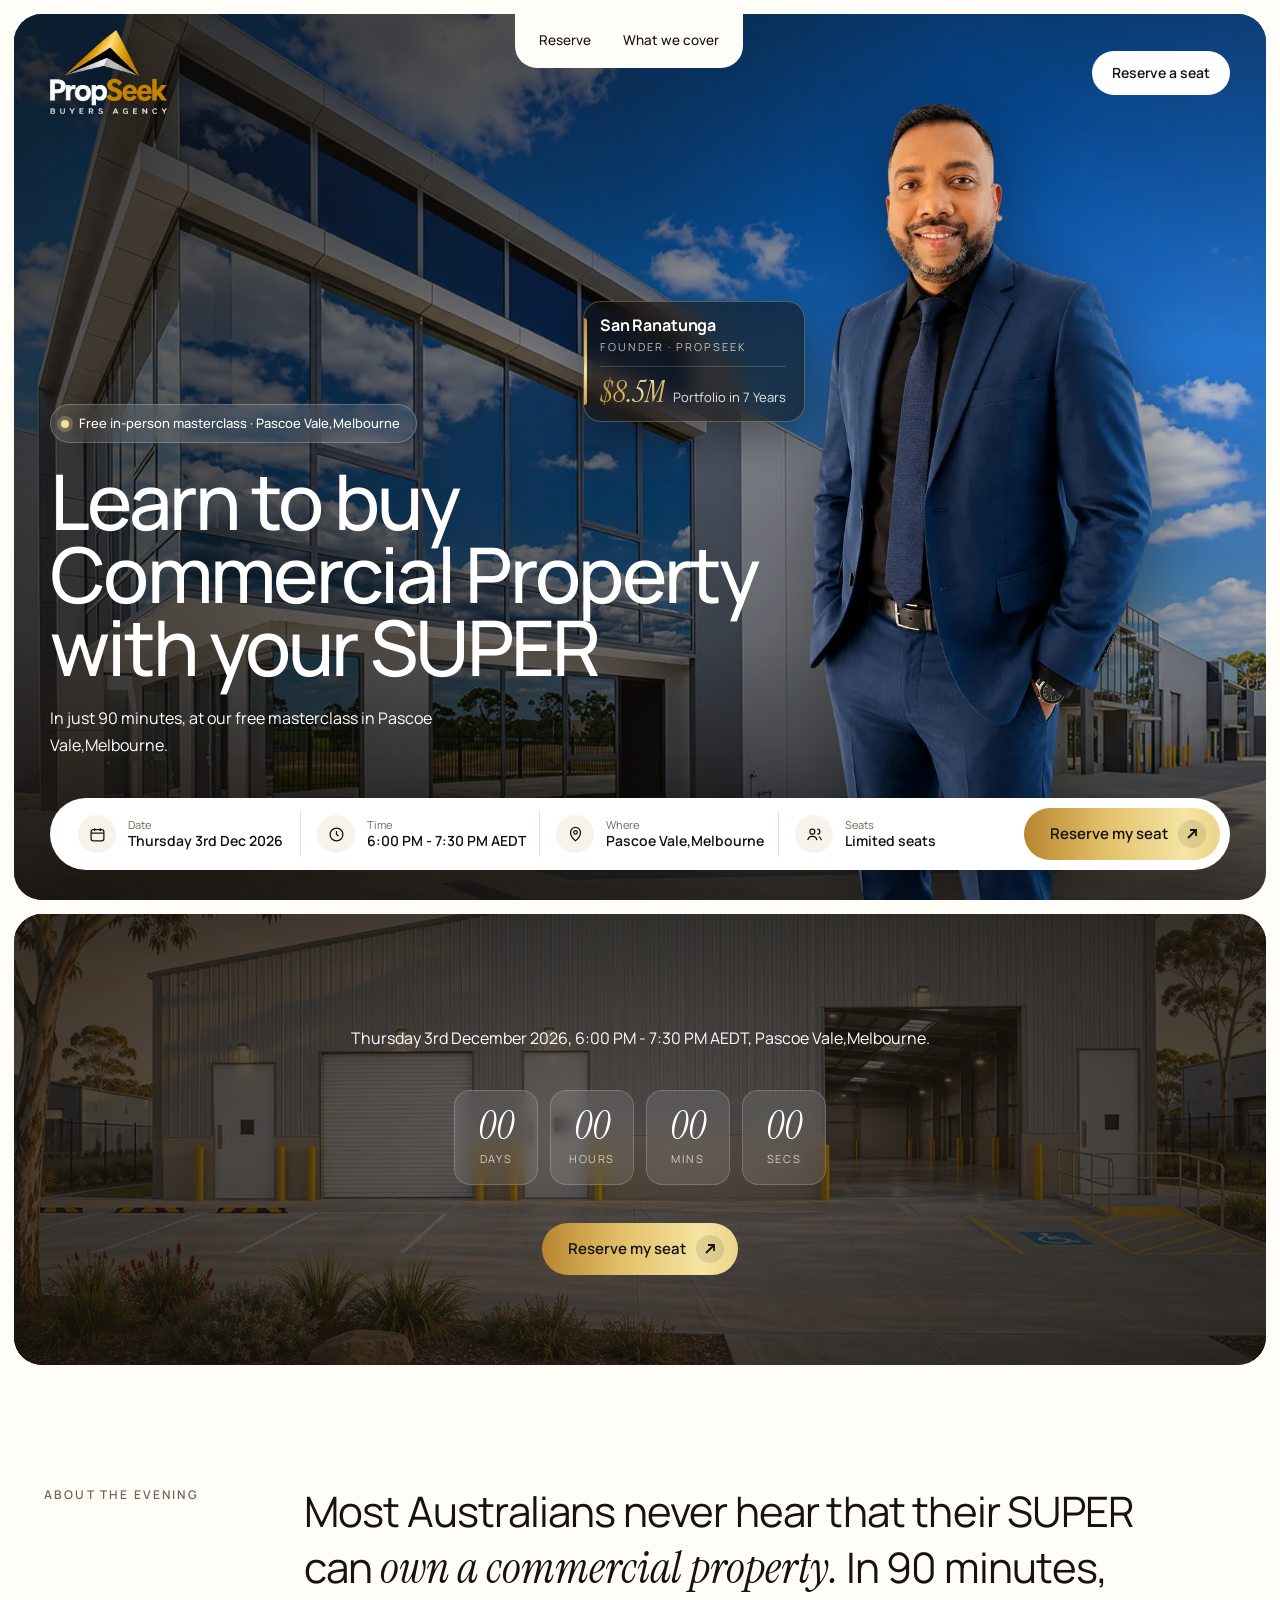
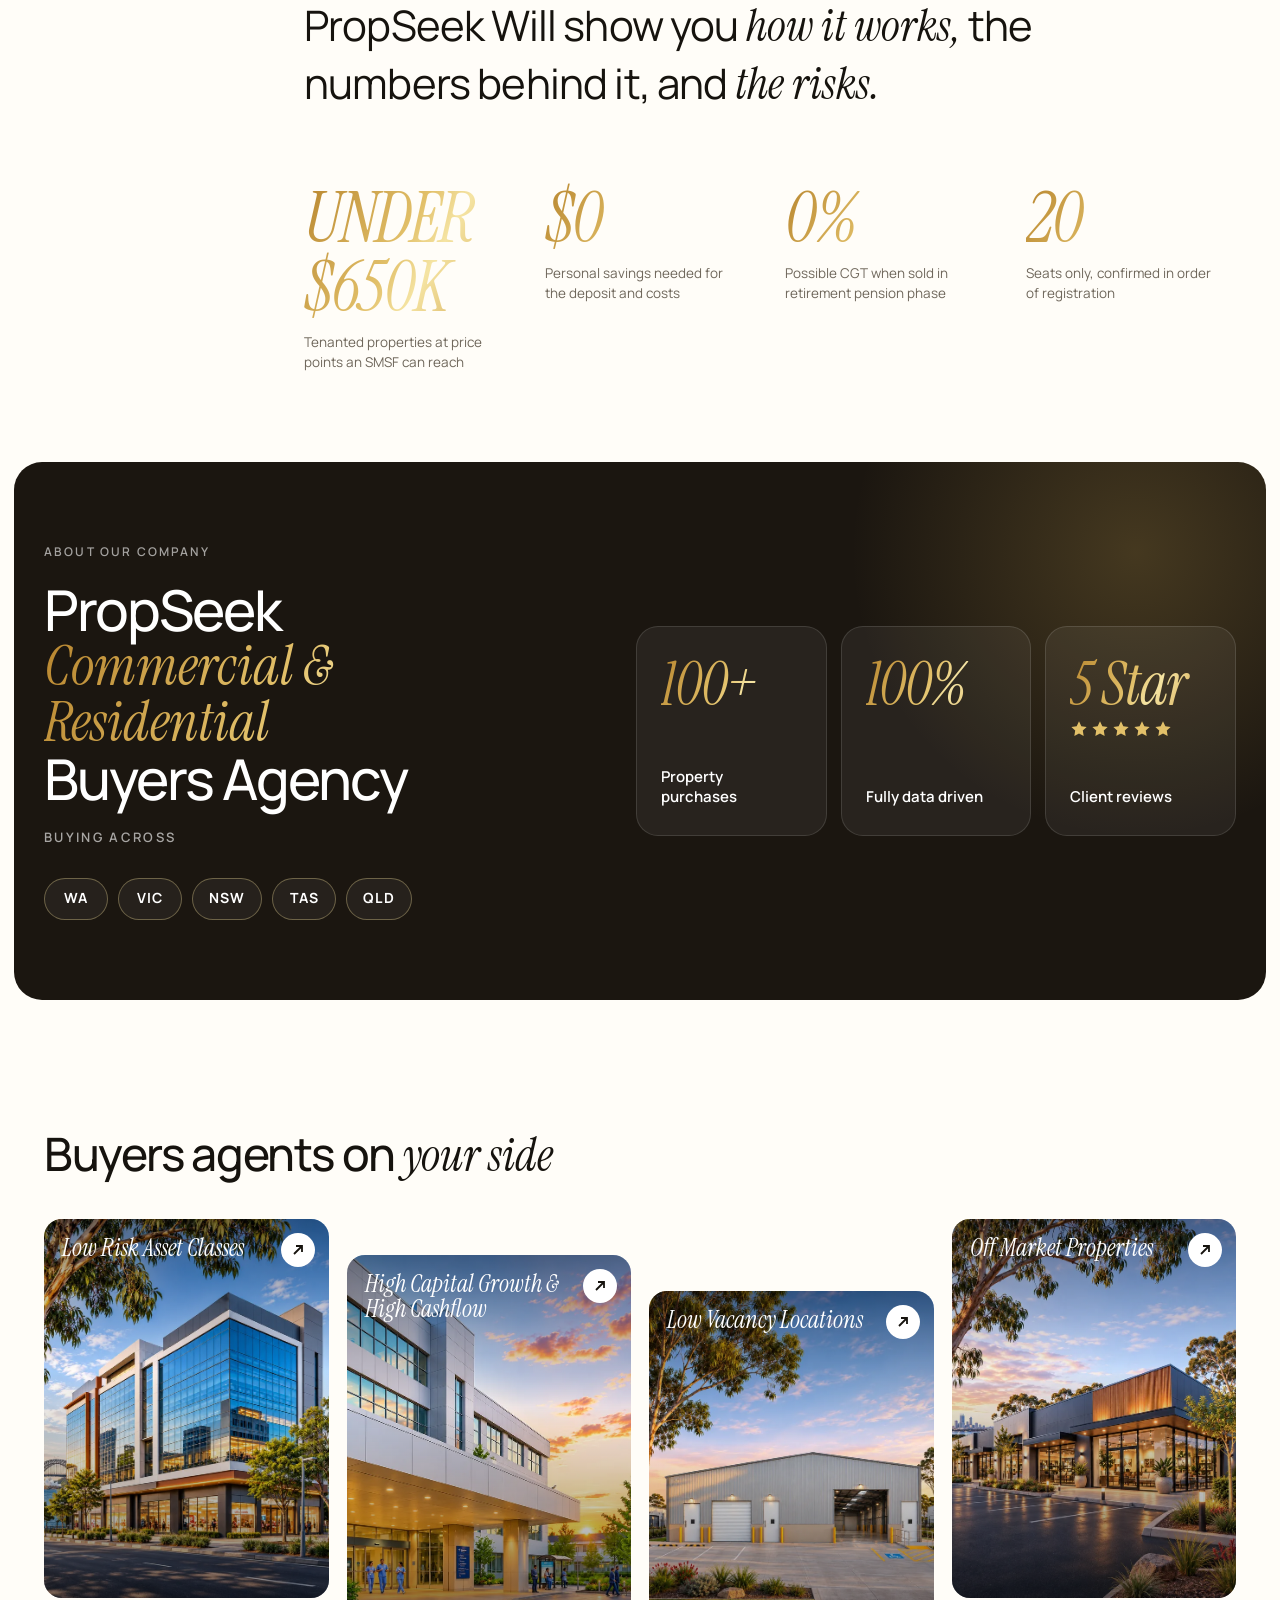
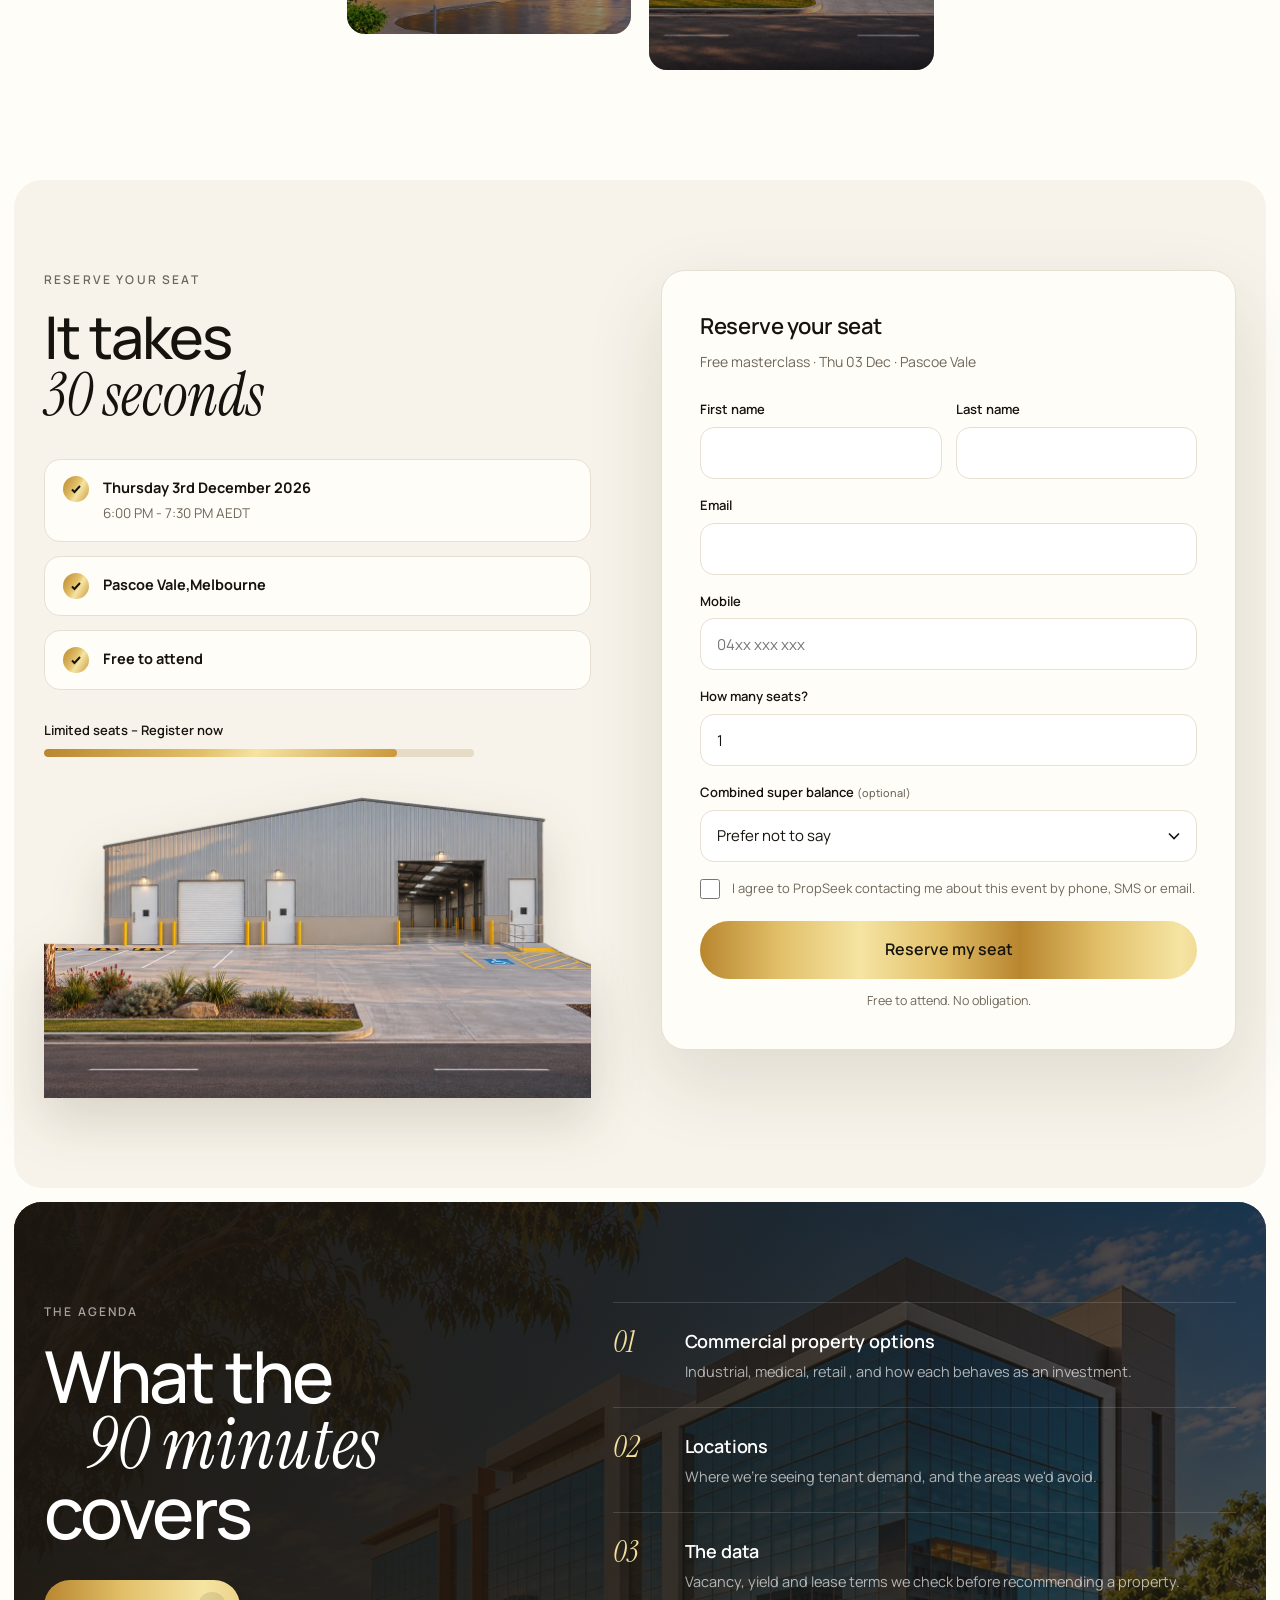
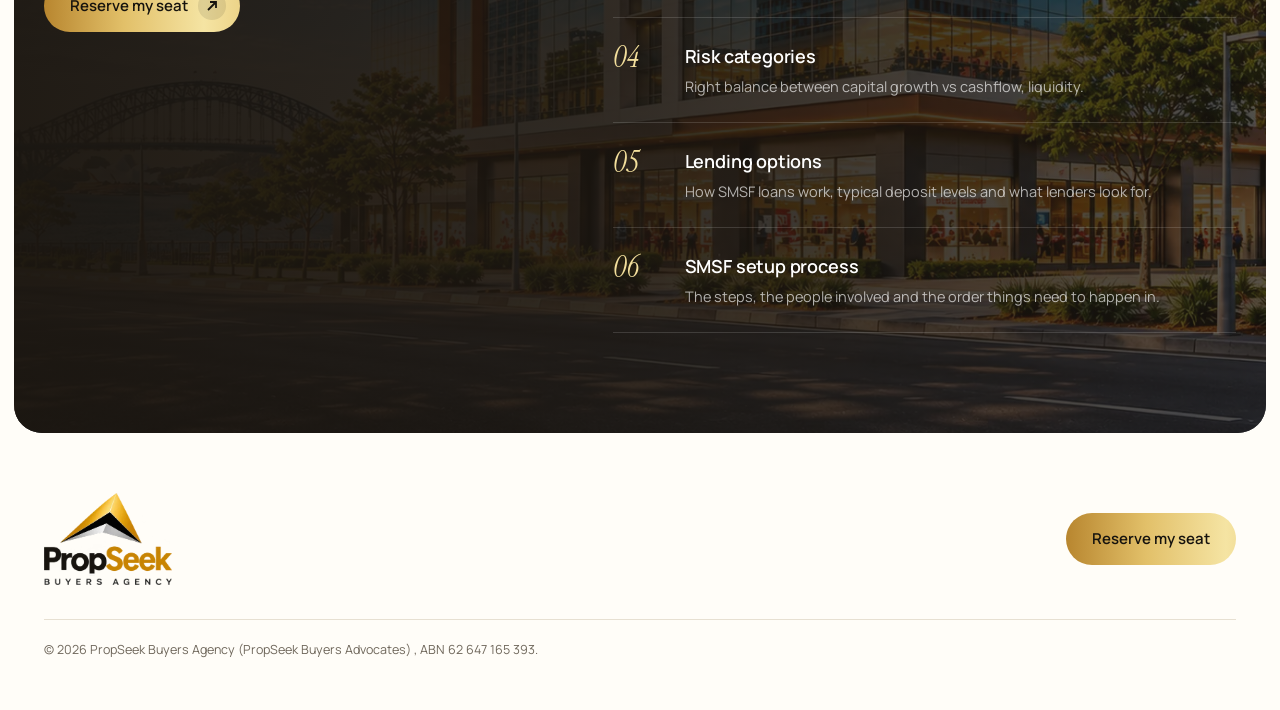
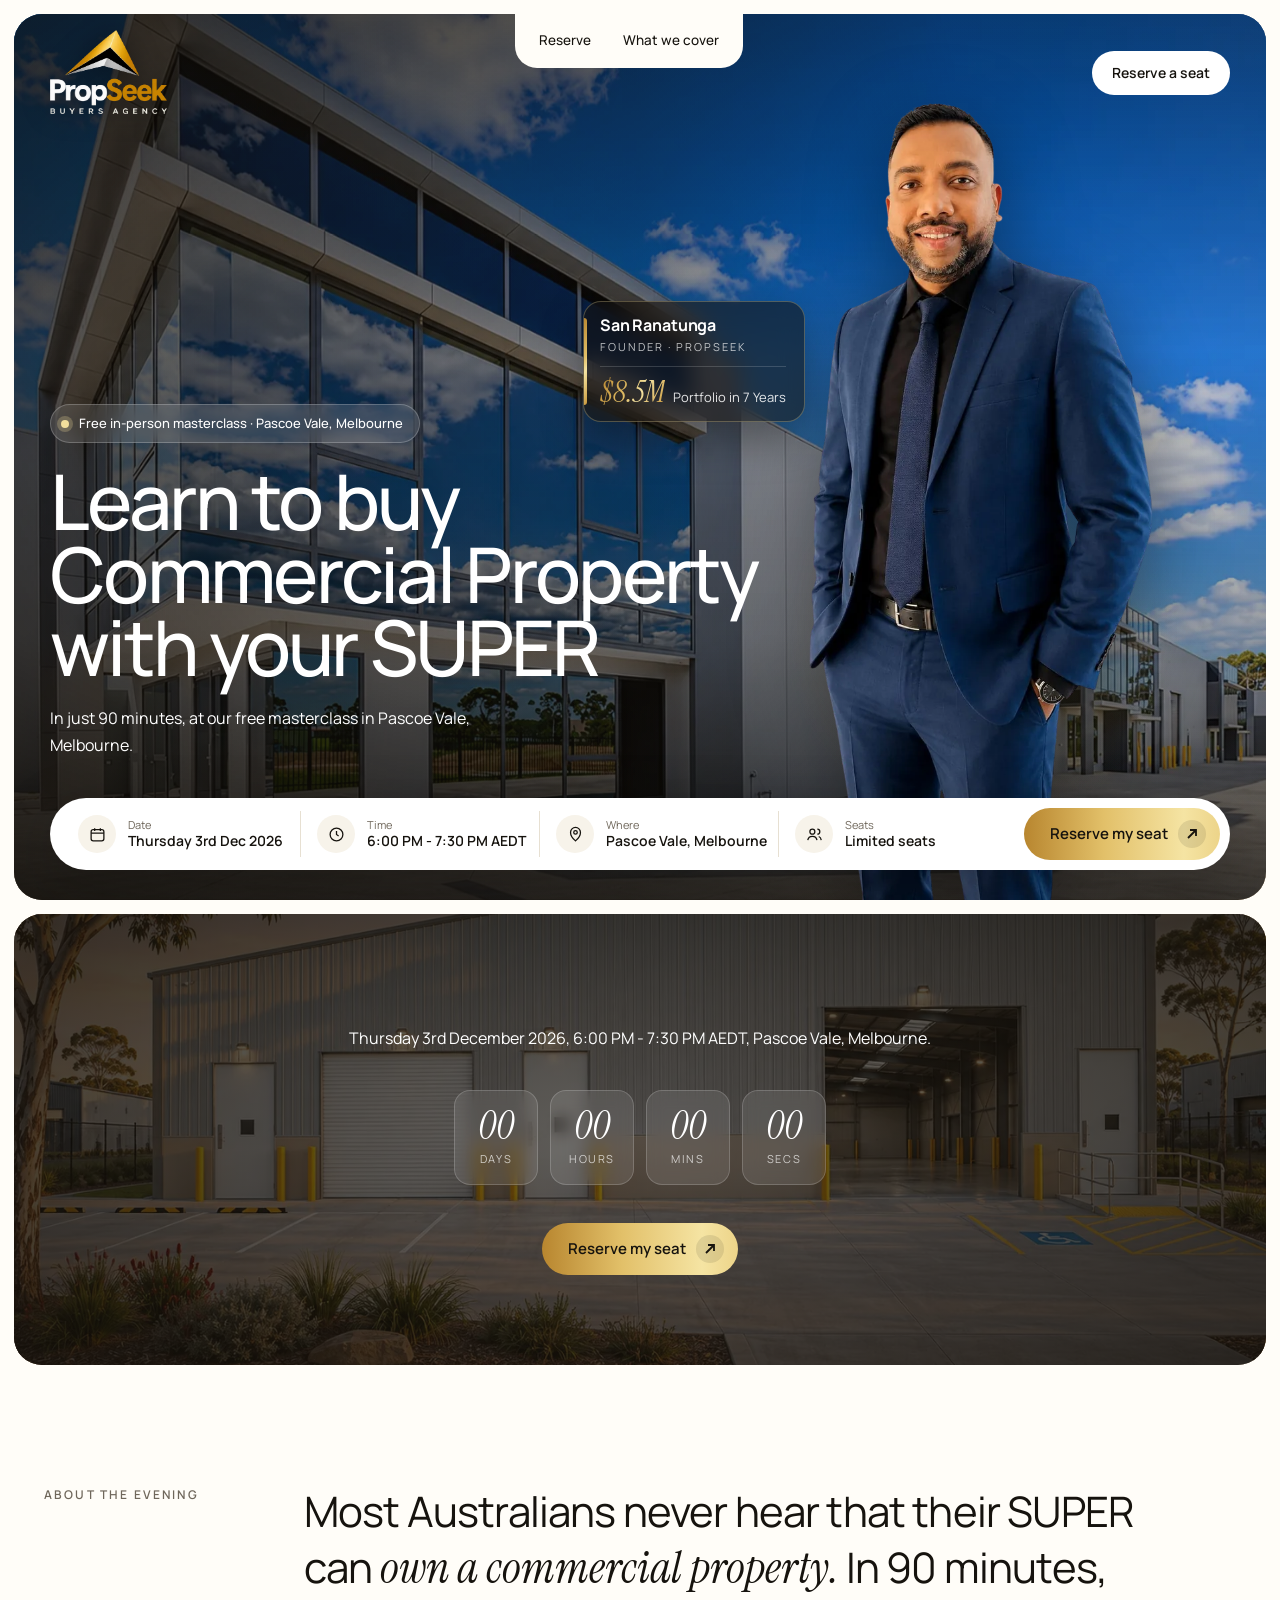
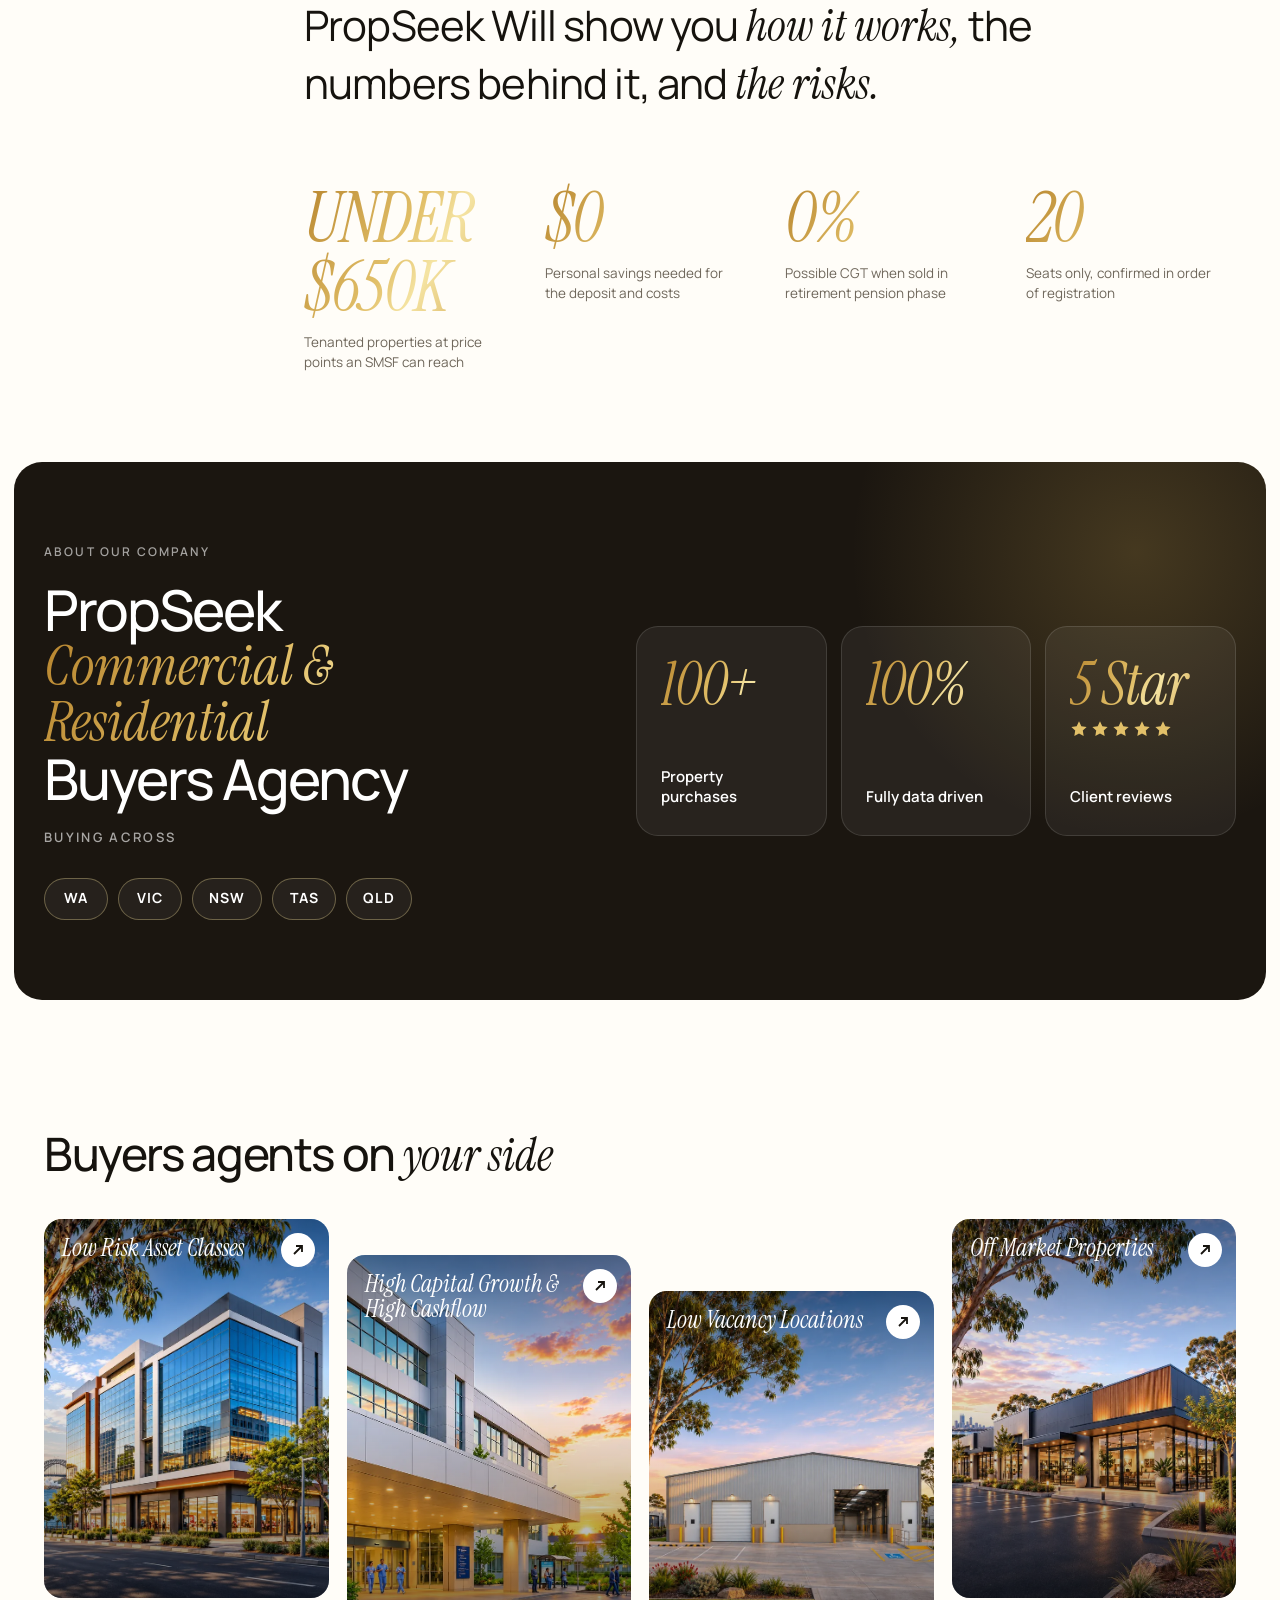
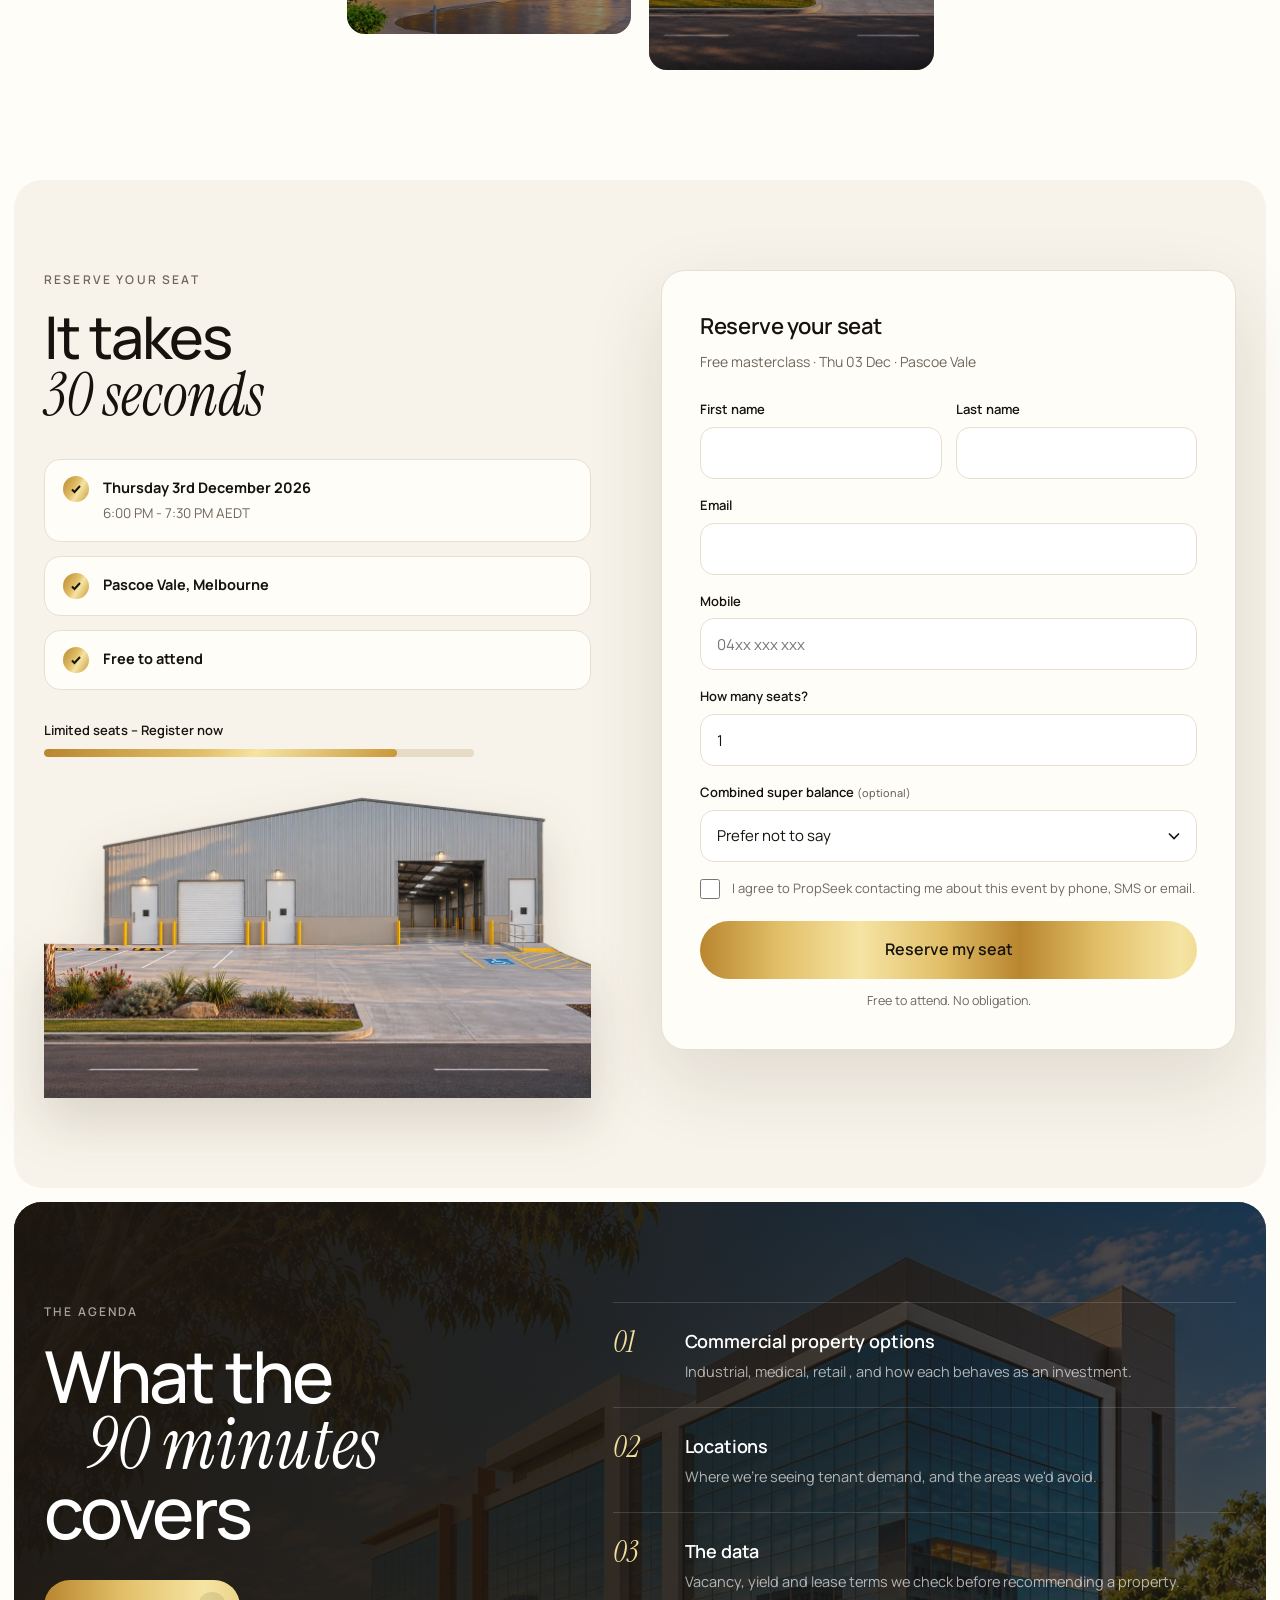
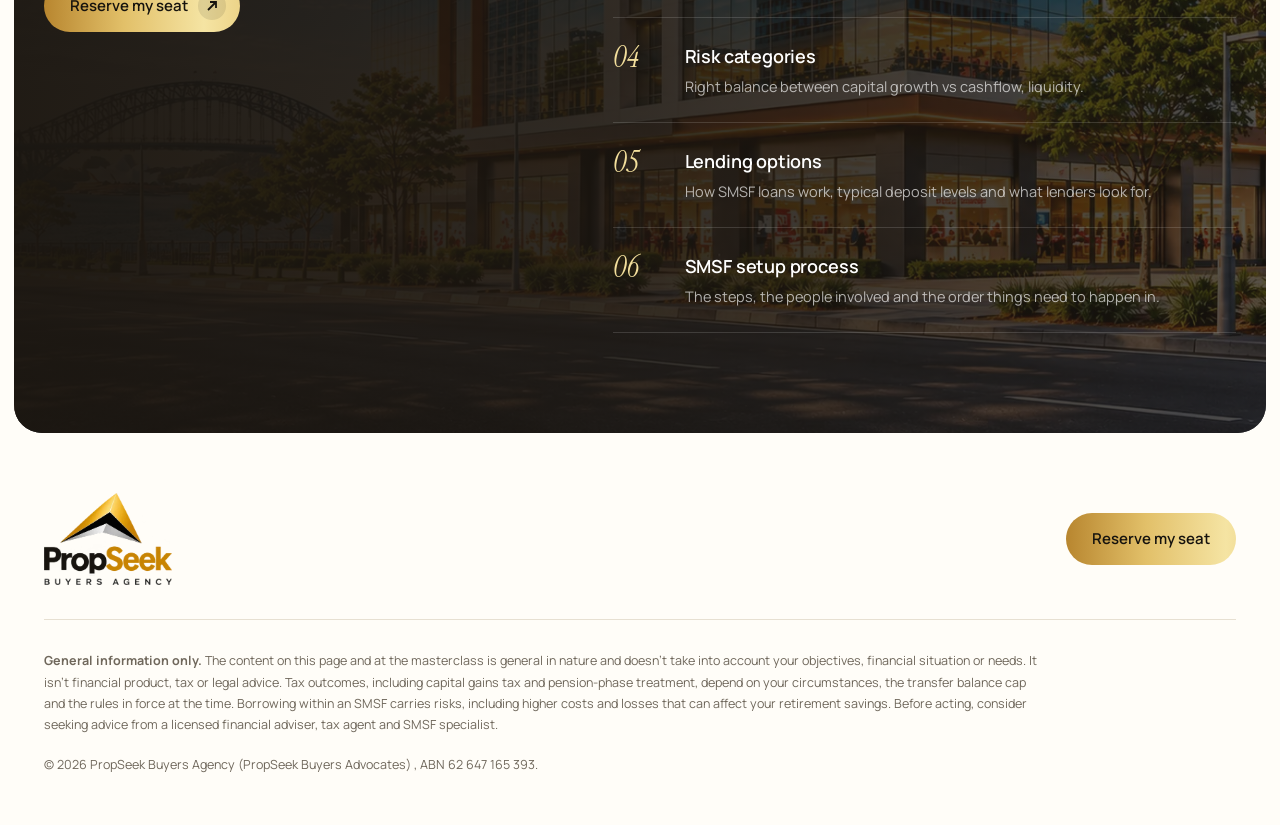
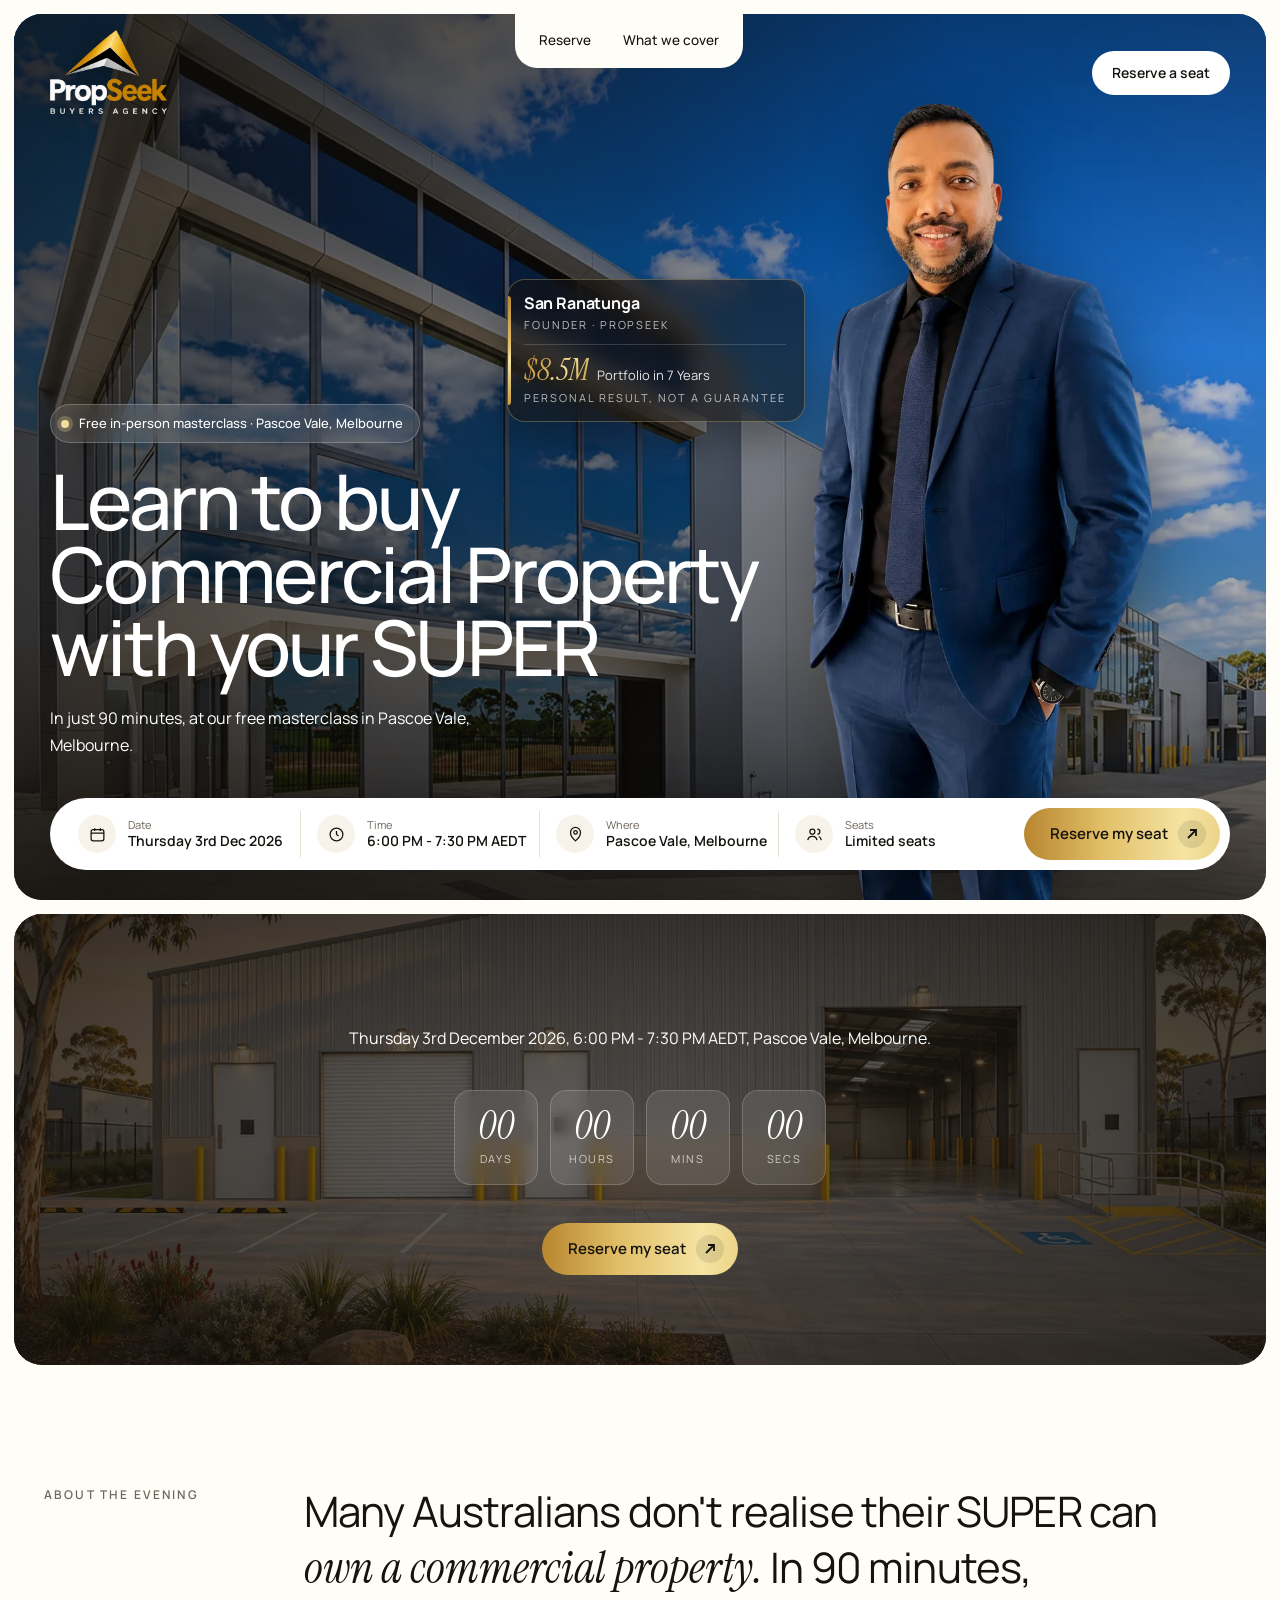
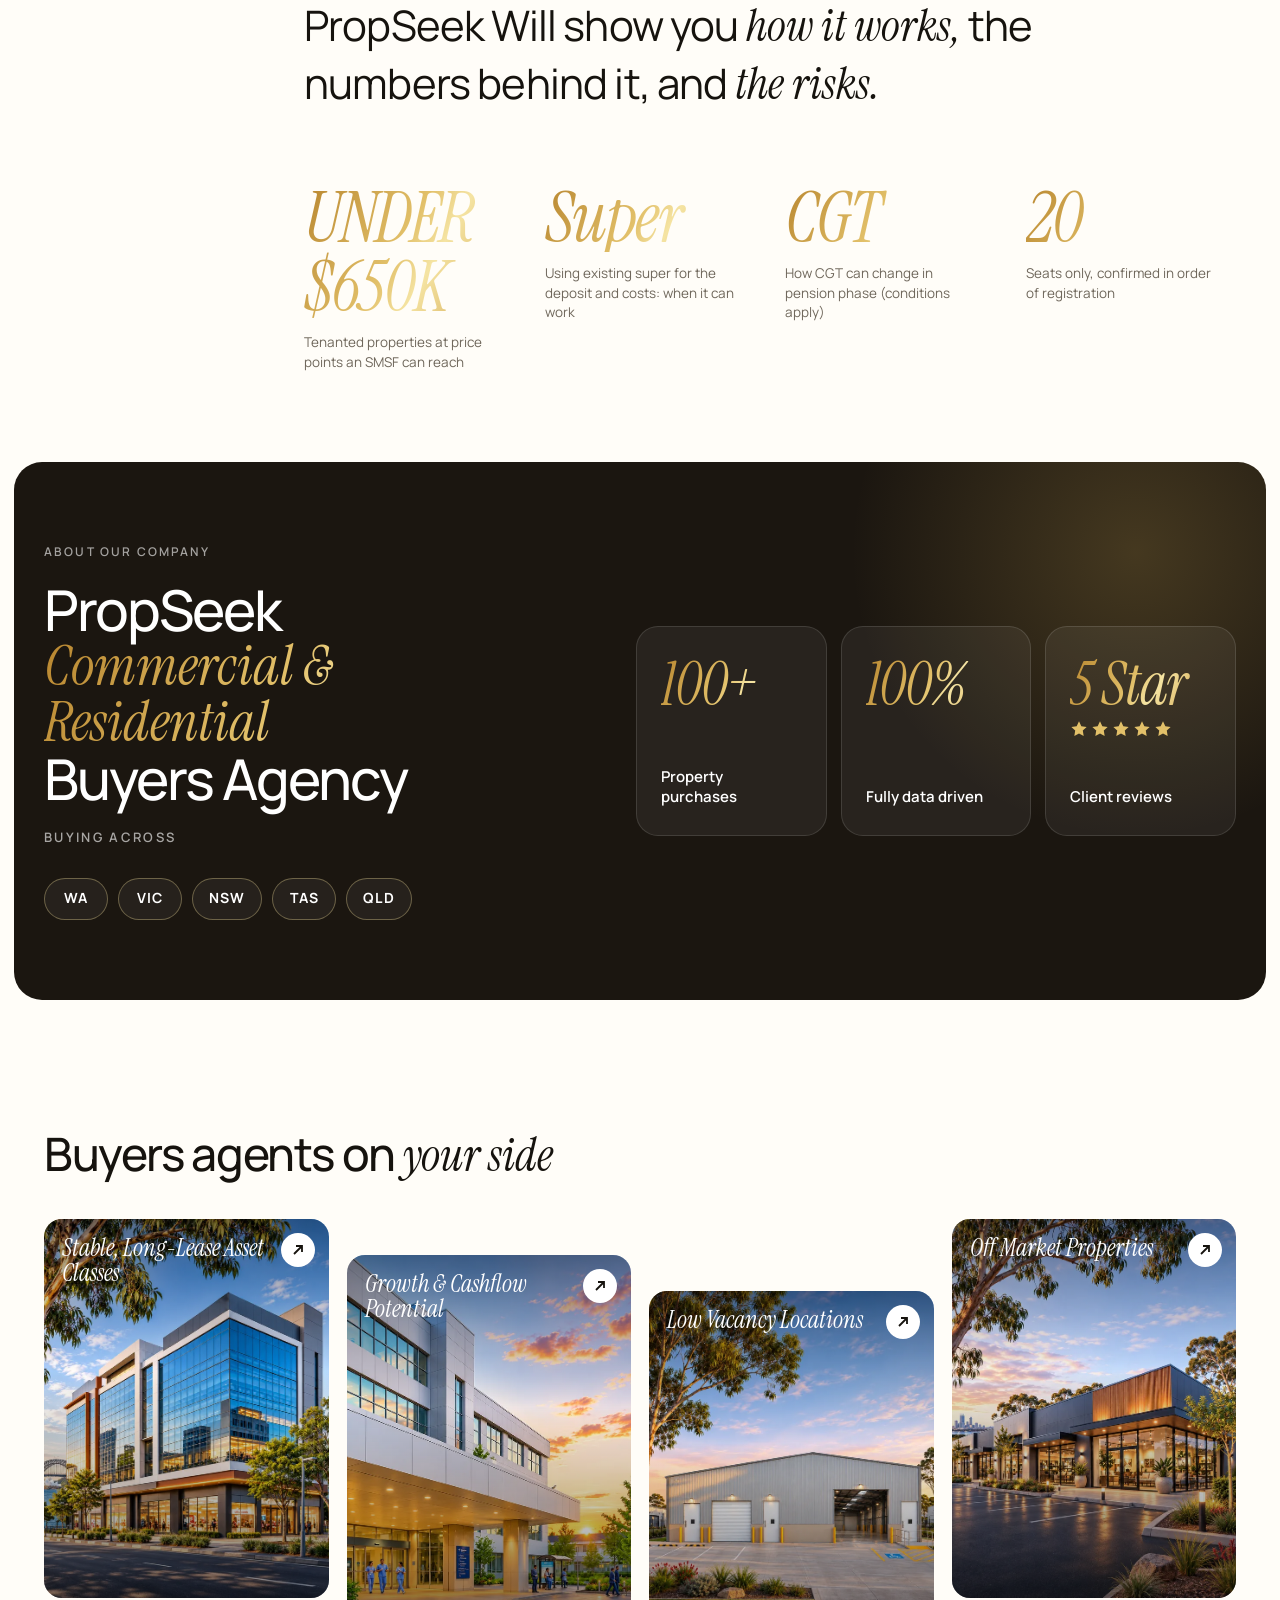
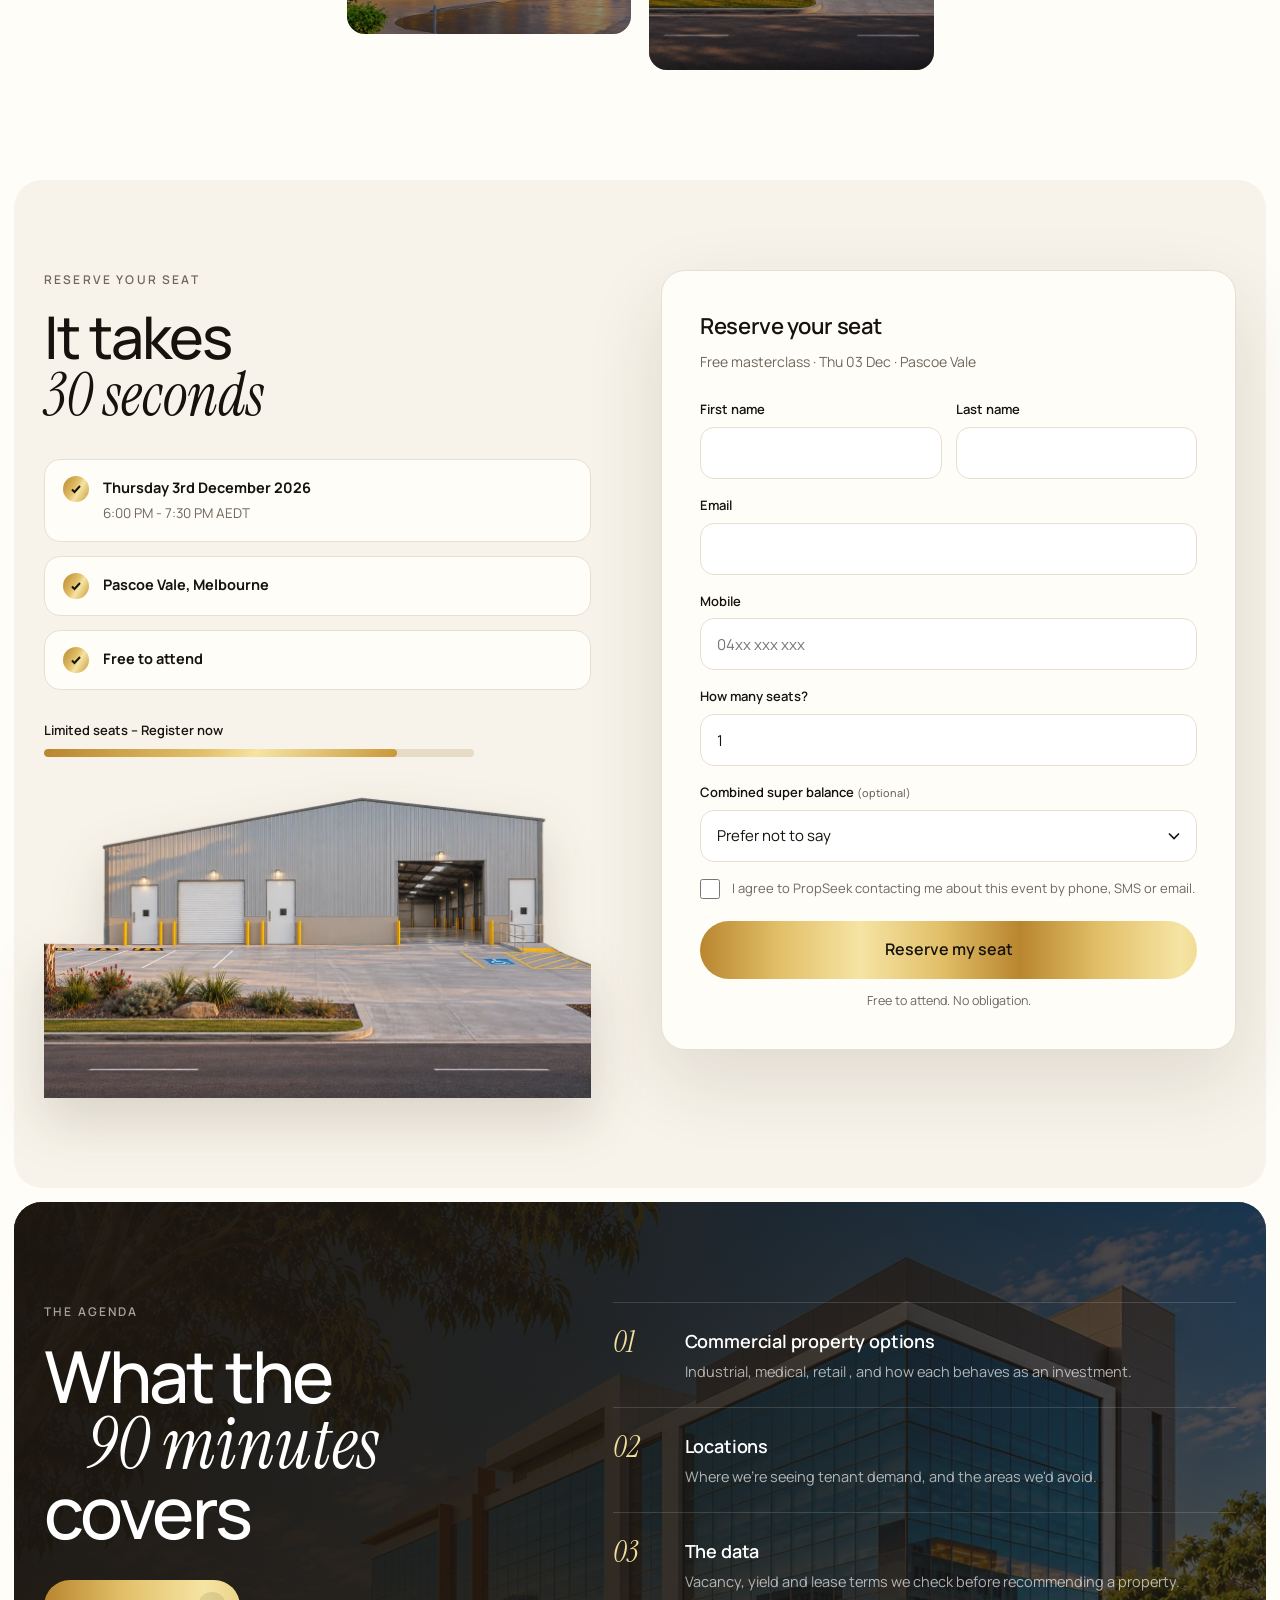
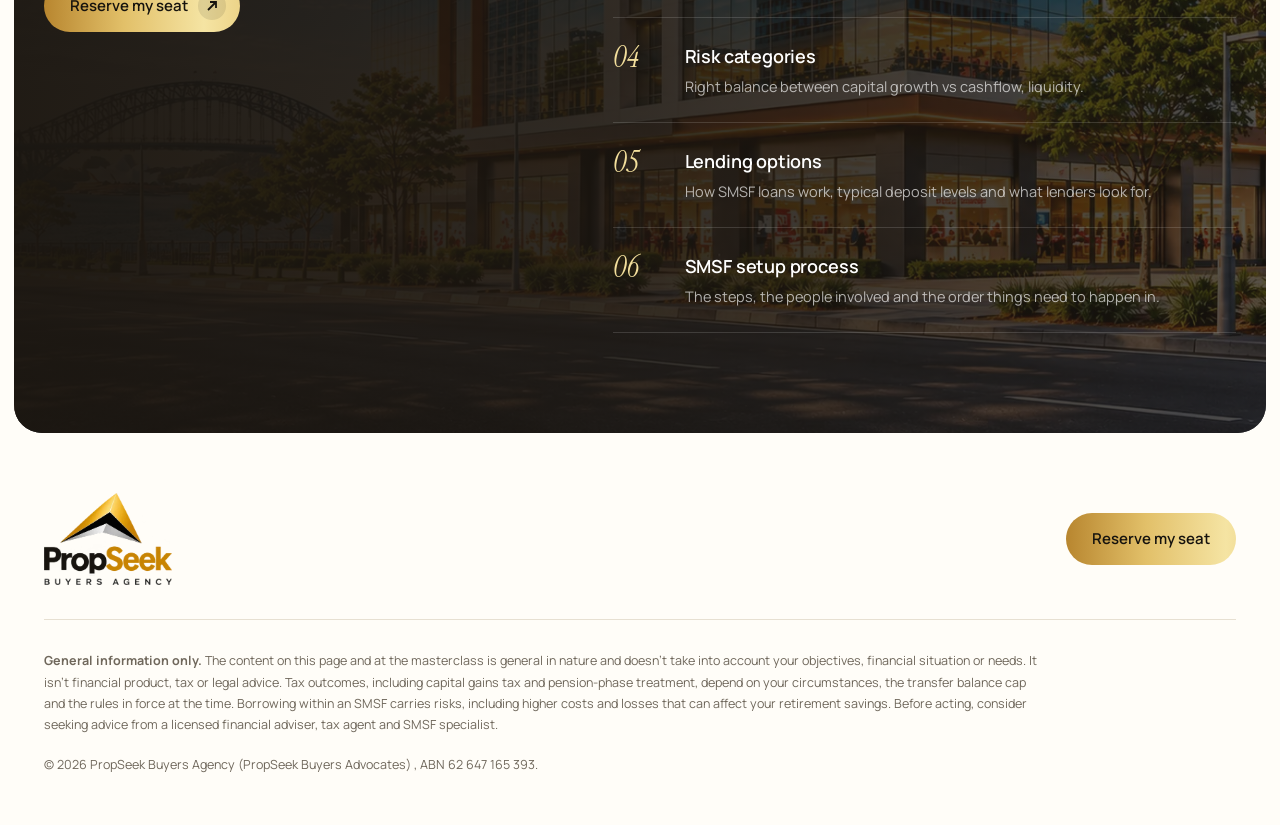
